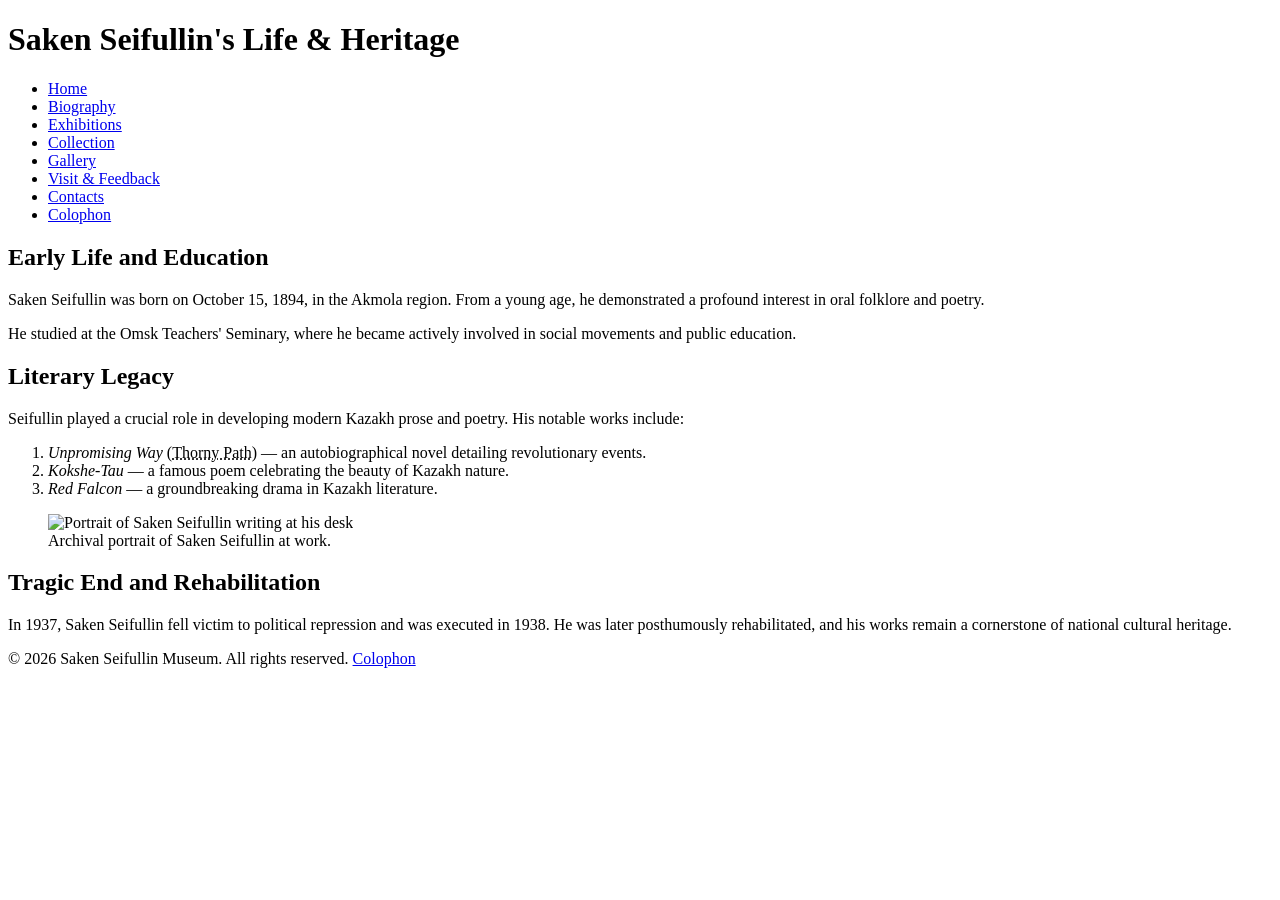
==== biography.html @ 9ab15a69 "Add files via upload" ====
<!DOCTYPE html>
<html lang="en">
<head>
  <meta charset="UTF-8">
  <meta name="viewport" content="width=device-width, initial-scale=1.0">
  <meta name="description" content="Read the biography of Saken Seifullin (1894-1938), pioneering poet, writer, and political figure of Kazakhstan. Author: Team Museum Project.">
  <title>Saken Seifullin - Biography</title>
</head>
<body>
  <header>
    <h1>Saken Seifullin's Life & Heritage</h1>
    <nav>
      <ul>
        <li><a href="index.html">Home</a></li>
        <li><a href="biography.html">Biography</a></li>
        <li><a href="exhibitions.html">Exhibitions</a></li>
        <li><a href="exhibits.html">Collection</a></li>
        <li><a href="gallery.html">Gallery</a></li>
        <li><a href="feedback.html">Visit & Feedback</a></li>
        <li><a href="contacts.html">Contacts</a></li>
        <li><a href="colophon.html">Colophon</a></li>
      </ul>
    </nav>
  </header>

  <main>
    <section>
      <h2>Early Life and Education</h2>
      <p>Saken Seifullin was born on <time datetime="1894-10-15">October 15, 1894</time>, in the Akmola region. From a young age, he demonstrated a profound interest in oral folklore and poetry.</p>
      <p>He studied at the Omsk Teachers' Seminary, where he became actively involved in social movements and public education.</p>
    </section>

    <section>
      <h2>Literary Legacy</h2>
      <p>Seifullin played a crucial role in developing modern Kazakh prose and poetry. His notable works include:</p>
      <ol>
        <li><cite>Unpromising Way</cite> (<abbr title="Kazakh Language">Thorny Path</abbr>) — an autobiographical novel detailing revolutionary events.</li>
        <li><cite>Kokshe-Tau</cite> — a famous poem celebrating the beauty of Kazakh nature.</li>
        <li><cite>Red Falcon</cite> — a groundbreaking drama in Kazakh literature.</li>
      </ol>
      <figure>
        <img src="Data/PresetImageFill1-25.jpg" alt="Portrait of Saken Seifullin writing at his desk">
        <figcaption>Archival portrait of Saken Seifullin at work.</figcaption>
      </figure>
    </section>

    <article>
      <h2>Tragic End and Rehabilitation</h2>
      <p>In <time datetime="1937">1937</time>, Saken Seifullin fell victim to political repression and was executed in <time datetime="1938">1938</time>. He was later posthumously rehabilitated, and his works remain a cornerstone of national cultural heritage.</p>
    </article>
  </main>

  <footer>
    <p>&copy; 2026 Saken Seifullin Museum. All rights reserved. <a href="colophon.html">Colophon</a></p>
  </footer>
</body>
</html>
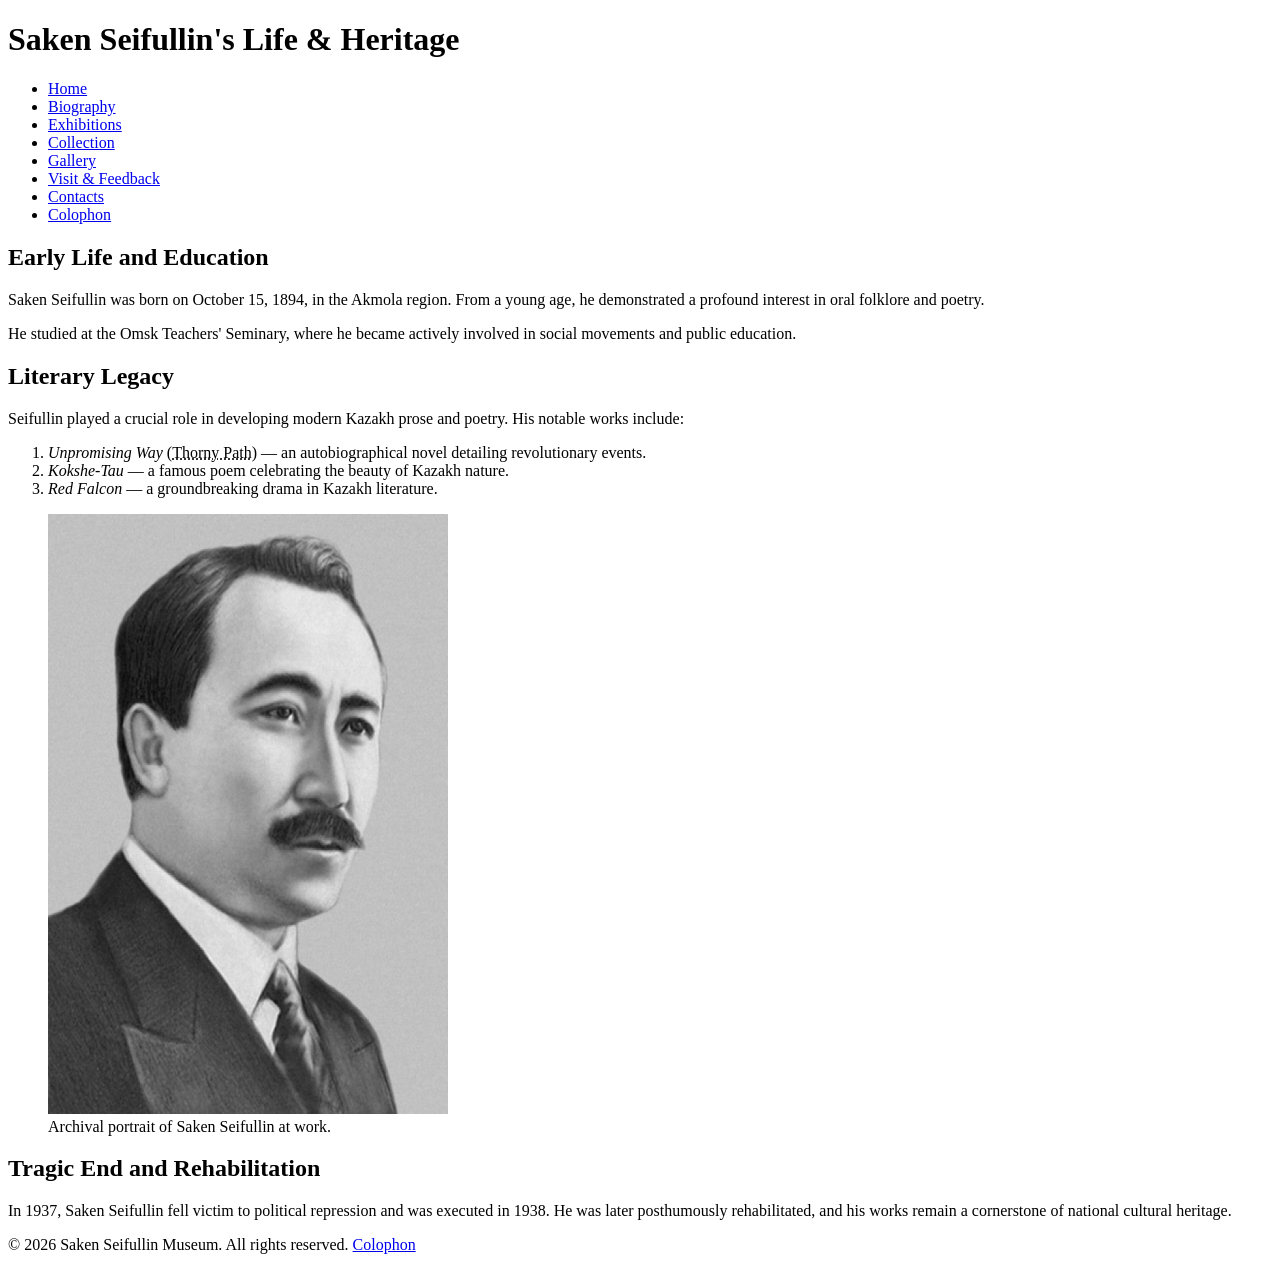
==== commit d22b30b9: "Add files via upload" ====
--- a/biography.html
+++ b/biography.html
@@ -39,7 +39,7 @@
         <li><cite>Red Falcon</cite> — a groundbreaking drama in Kazakh literature.</li>
       </ol>
       <figure>
-        <img src="Data/PresetImageFill1-25.jpg" alt="Portrait of Saken Seifullin writing at his desk">
+        <img src="./1200_0_c40514209ba0a907f2260b69e68df6a6.jpg" alt="Portrait of Saken Seifullin" width="400" height="600">
         <figcaption>Archival portrait of Saken Seifullin at work.</figcaption>
       </figure>
     </section>
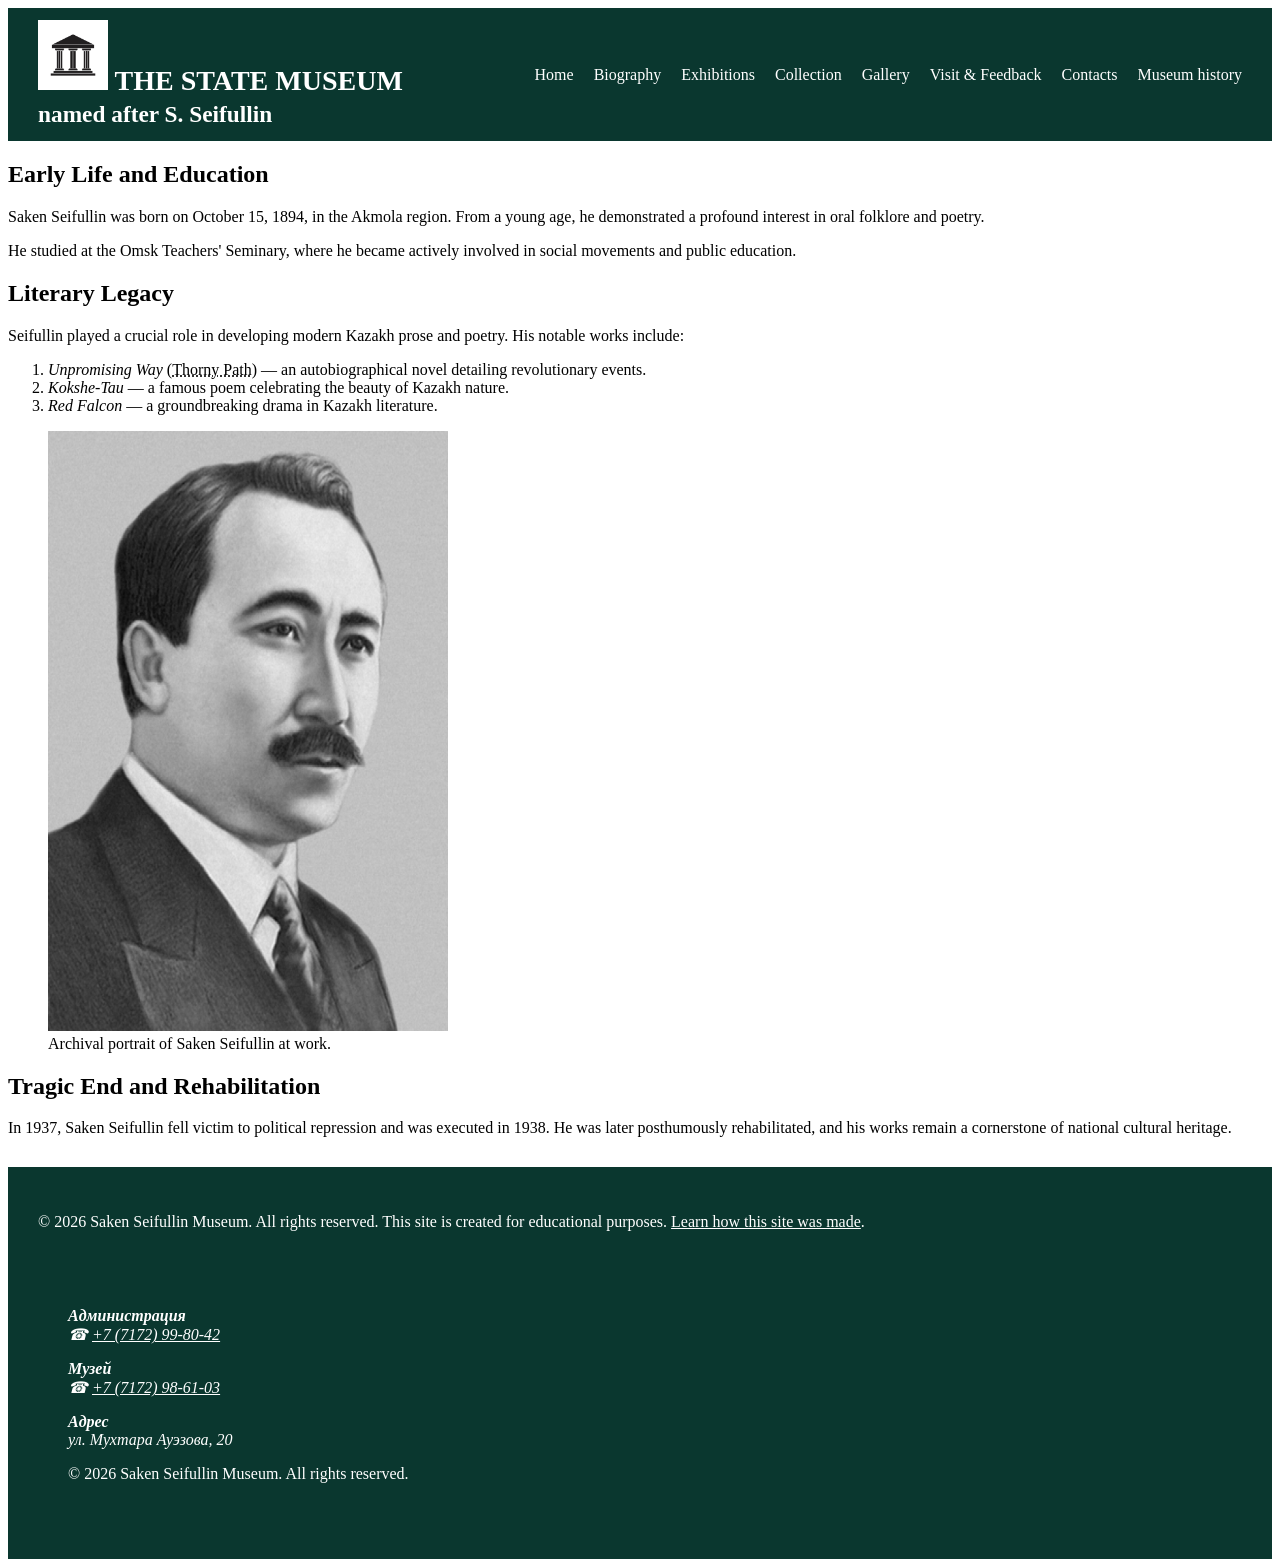
==== commit bbd1b088: "Add files via upload" ====
--- a/biography.html
+++ b/biography.html
@@ -5,10 +5,15 @@
   <meta name="viewport" content="width=device-width, initial-scale=1.0">
   <meta name="description" content="Read the biography of Saken Seifullin (1894-1938), pioneering poet, writer, and political figure of Kazakhstan. Author: Team Museum Project.">
   <title>Saken Seifullin - Biography</title>
+  <link rel="stylesheet" href="css/base.css">
 </head>
 <body>
   <header>
-    <h1>Saken Seifullin's Life & Heritage</h1>
+    <h1>
+    <img src="logo museum.jpg" alt="Museum logo">
+    THE STATE MUSEUM <br>
+    <small>named after S. Seifullin</small>
+</h1>
     <nav>
       <ul>
         <li><a href="index.html">Home</a></li>
@@ -18,7 +23,7 @@
         <li><a href="gallery.html">Gallery</a></li>
         <li><a href="feedback.html">Visit & Feedback</a></li>
         <li><a href="contacts.html">Contacts</a></li>
-        <li><a href="colophon.html">Colophon</a></li>
+        <li><a href="Museum history.html">Museum history</a></li>
       </ul>
     </nav>
   </header>
@@ -49,9 +54,29 @@
       <p>In <time datetime="1937">1937</time>, Saken Seifullin fell victim to political repression and was executed in <time datetime="1938">1938</time>. He was later posthumously rehabilitated, and his works remain a cornerstone of national cultural heritage.</p>
     </article>
   </main>
+  <footer>
+    <p>&copy; 2026 Saken Seifullin Museum. All rights reserved. This site is created for educational purposes. <a href="colophon.html">Learn how this site was made</a>.</p>
+    <footer>
+    <address>
+        <p>
+            <strong>Администрация</strong><br>
+            &#9742;
+            <a href="tel:+77172998042">+7 (7172) 99-80-42</a>
+        </p>
 
-  <footer>
-    <p>&copy; 2026 Saken Seifullin Museum. All rights reserved. <a href="colophon.html">Colophon</a></p>
-  </footer>
+        <p>
+            <strong>Музей</strong><br>
+            &#9742;
+            <a href="tel:+77172986103">+7 (7172) 98-61-03</a>
+        </p>
+
+        <p>
+            <strong>Адрес</strong><br>
+            ул. Мухтара Ауэзова, 20
+        </p>
+    </address>
+
+    <p>&copy; 2026 Saken Seifullin Museum. All rights reserved.</p>
+</footer>
 </body>
 </html>
--- a/css/base.css
+++ b/css/base.css
@@ -0,0 +1,69 @@
+    nav ul {
+        display: flex;
+        justify-content: center;
+        align-items: center;
+        gap: 20px;
+        list-style: none;
+        margin: 0;
+        padding: 0;
+    }
+
+    nav a {
+        text-decoration: none;
+    }
+
+    header {
+        background-color:#0A372F;
+        color:white;
+        padding: 12px 30px;
+        display: flex;
+        align-items: center;
+        justify-content: space-between;
+        flex-wrap: nowrap;
+    }
+    header h1 {
+        font-size: 28px;
+        margin: 0;
+        white-space: nowrap;
+    }
+    
+    header a {
+        color: white;
+    }
+
+    header img {
+        width: 70px;
+        height: auto;
+    }
+
+    .exhibit-grid {
+        display: grid;
+        grid-template-columns: repeat(4, minmax(0, 1fr));
+        gap: 30px 20px;
+    }
+    .exhibit-card {
+        padding: 10px;
+        border: 1px solid #dddddd;
+        box-sizing: border-box;
+    }
+
+    .exhibit-grid img {
+        max-width: 100%;
+        width: 100%;
+        height: 190px;
+        object-fit: cover;
+    }
+    h1, h2, h3 {
+        font-family: Georgia, "Times New Roman", serif;
+    }
+
+    footer {
+        background-color: #0A372F ;
+        color: white;
+        padding: 30px;
+        margin-top: 30px;
+
+    }
+    footer a {
+        color:white;    
+    }
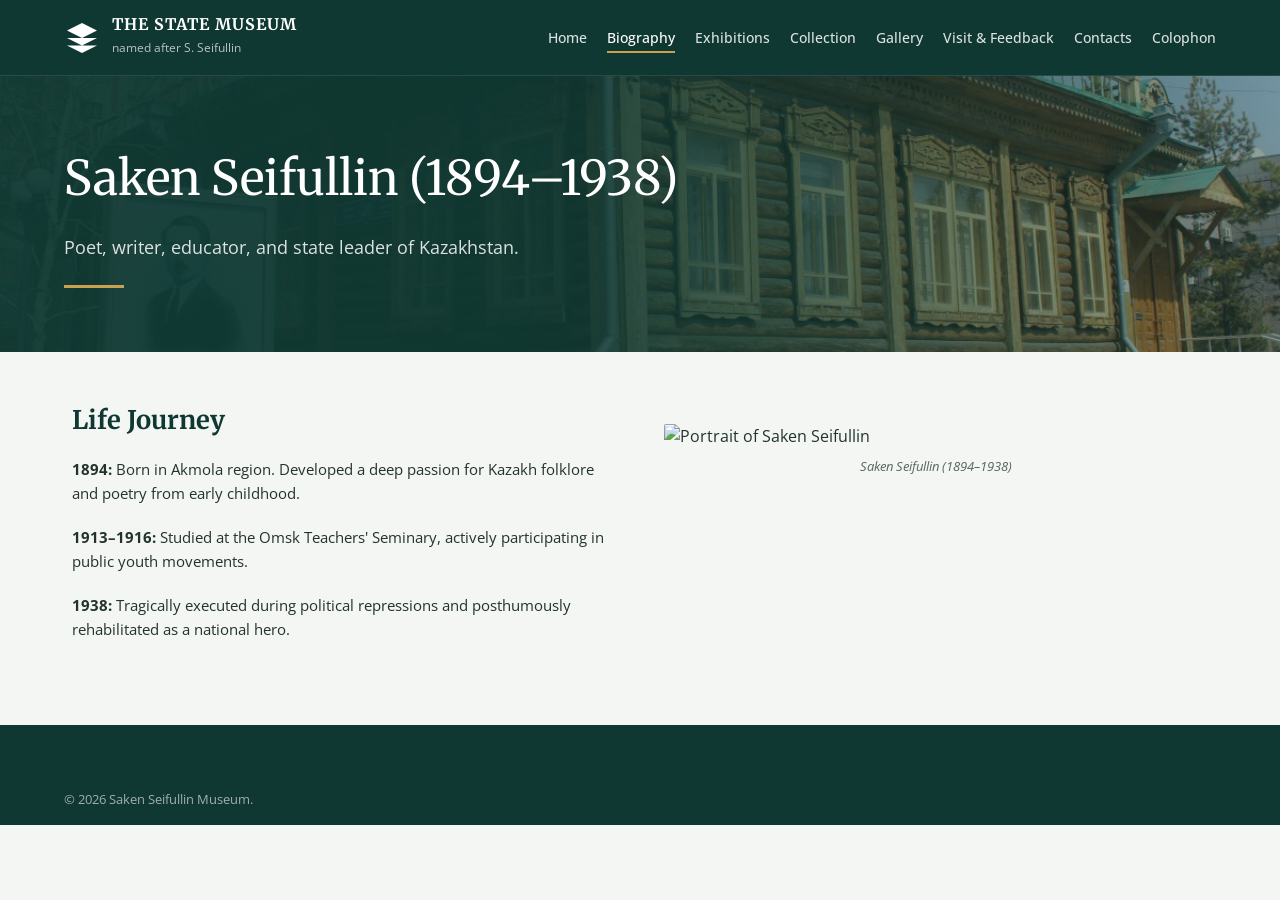
==== commit 35fbb906: "Add files via upload" ====
--- a/biography.html
+++ b/biography.html
@@ -3,80 +3,71 @@
 <head>
   <meta charset="UTF-8">
   <meta name="viewport" content="width=device-width, initial-scale=1.0">
-  <meta name="description" content="Read the biography of Saken Seifullin (1894-1938), pioneering poet, writer, and political figure of Kazakhstan. Author: Team Museum Project.">
-  <title>Saken Seifullin - Biography</title>
-  <link rel="stylesheet" href="css/base.css">
+  <title>Biography - Saken Seifullin Museum</title>
+  <link rel="stylesheet" href="style.css">
 </head>
-<body>
-  <header>
-    <h1>
-    <img src="logo museum.jpg" alt="Museum logo">
-    THE STATE MUSEUM <br>
-    <small>named after S. Seifullin</small>
-</h1>
-    <nav>
-      <ul>
-        <li><a href="index.html">Home</a></li>
-        <li><a href="biography.html">Biography</a></li>
-        <li><a href="exhibitions.html">Exhibitions</a></li>
-        <li><a href="exhibits.html">Collection</a></li>
-        <li><a href="gallery.html">Gallery</a></li>
-        <li><a href="feedback.html">Visit & Feedback</a></li>
-        <li><a href="contacts.html">Contacts</a></li>
-        <li><a href="Museum history.html">Museum history</a></li>
-      </ul>
-    </nav>
+<body id="page-biography">
+
+  <header class="site-header">
+    <div class="header-nav-container">
+      <div class="logo-group">
+        <svg class="logo-icon" viewBox="0 0 24 24"><path d="M12 2L2 7l10 5 10-5-10-5zM2 17l10 5 10-5M2 12l10 5 10-5"/></svg>
+        <div class="logo-text">
+          <h1>The State Museum</h1>
+          <span>named after S. Seifullin</span>
+        </div>
+      </div>
+      <nav class="main-nav">
+        <ul>
+          <li><a href="index.html">Home</a></li>
+          <li><a href="biography.html" class="active">Biography</a></li>
+          <li><a href="exhibitions.html">Exhibitions</a></li>
+          <li><a href="exhibits.html">Collection</a></li>
+          <li><a href="gallery.html">Gallery</a></li>
+          <li><a href="feedback.html">Visit & Feedback</a></li>
+          <li><a href="contacts.html">Contacts</a></li>
+          <li><a href="colophon.html">Colophon</a></li>
+        </ul>
+      </nav>
+    </div>
   </header>
 
-  <main>
-    <section>
-      <h2>Early Life and Education</h2>
-      <p>Saken Seifullin was born on <time datetime="1894-10-15">October 15, 1894</time>, in the Akmola region. From a young age, he demonstrated a profound interest in oral folklore and poetry.</p>
-      <p>He studied at the Omsk Teachers' Seminary, where he became actively involved in social movements and public education.</p>
-    </section>
+  <section class="hero-banner">
+    <div class="hero-content">
+      <h1 class="hero-title">Saken Seifullin (1894–1938)</h1>
+      <p class="hero-subtitle">Poet, writer, educator, and state leader of Kazakhstan.</p>
+      <div class="gold-divider"></div>
+    </div>
+  </section>
 
-    <section>
-      <h2>Literary Legacy</h2>
-      <p>Seifullin played a crucial role in developing modern Kazakh prose and poetry. His notable works include:</p>
-      <ol>
-        <li><cite>Unpromising Way</cite> (<abbr title="Kazakh Language">Thorny Path</abbr>) — an autobiographical novel detailing revolutionary events.</li>
-        <li><cite>Kokshe-Tau</cite> — a famous poem celebrating the beauty of Kazakh nature.</li>
-        <li><cite>Red Falcon</cite> — a groundbreaking drama in Kazakh literature.</li>
-      </ol>
-      <figure>
-        <img src="./1200_0_c40514209ba0a907f2260b69e68df6a6.jpg" alt="Portrait of Saken Seifullin" width="400" height="600">
-        <figcaption>Archival portrait of Saken Seifullin at work.</figcaption>
-      </figure>
-    </section>
+  <main class="container">
+    <div class="content-grid">
+      <div class="column">
+        <h2 class="section-title">Life Journey</h2>
+        <div class="text-block">
+          <p><strong>1894:</strong> Born in Akmola region. Developed a deep passion for Kazakh folklore and poetry from early childhood.</p>
+          <p><strong>1913–1916:</strong> Studied at the Omsk Teachers' Seminary, actively participating in public youth movements.</p>
+          <p><strong>1938:</strong> Tragically executed during political repressions and posthumously rehabilitated as a national hero.</p>
+        </div>
+      </div>
 
-    <article>
-      <h2>Tragic End and Rehabilitation</h2>
-      <p>In <time datetime="1937">1937</time>, Saken Seifullin fell victim to political repression and was executed in <time datetime="1938">1938</time>. He was later posthumously rehabilitated, and his works remain a cornerstone of national cultural heritage.</p>
-    </article>
+      <div class="column">
+        <figure class="image-card">
+          <img src="Data/PresetImageFill1-25.jpg" alt="Portrait of Saken Seifullin">
+          <figcaption class="image-caption">Saken Seifullin (1894–1938)</figcaption>
+        </figure>
+      </div>
+    </div>
   </main>
-  <footer>
-    <p>&copy; 2026 Saken Seifullin Museum. All rights reserved. This site is created for educational purposes. <a href="colophon.html">Learn how this site was made</a>.</p>
-    <footer>
-    <address>
-        <p>
-            <strong>Администрация</strong><br>
-            &#9742;
-            <a href="tel:+77172998042">+7 (7172) 99-80-42</a>
-        </p>
 
-        <p>
-            <strong>Музей</strong><br>
-            &#9742;
-            <a href="tel:+77172986103">+7 (7172) 98-61-03</a>
-        </p>
+  <footer class="site-footer">
+    <div class="footer-bottom">
+      <p>&copy; 2026 Saken Seifullin Museum.</p>
+    </div>
+  </footer>
 
-        <p>
-            <strong>Адрес</strong><br>
-            ул. Мухтара Ауэзова, 20
-        </p>
-    </address>
-
-    <p>&copy; 2026 Saken Seifullin Museum. All rights reserved.</p>
-</footer>
+  <script>
+    console.log("Biography page loaded.");
+  </script>
 </body>
 </html>
--- a/style.css
+++ b/style.css
@@ -0,0 +1,247 @@
+/* Google Fonts: Serif for Titles, Sans-Serif for Body */
+@import url('https://fonts.googleapis.com/css2?family=Merriweather:ital,wght@0,300;0,400;0,700;1,300&family=Open+Sans:wght@400;500;600&display=swap');
+
+:root {
+  --primary-dark: #0f3832;      /* Изумрудный цвет шапки и подвала */
+  --accent-gold: #c8a251;       /* Золотистые подчеркивания */
+  --bg-light: #f4f6f4;          /* Светлый фон страницы */
+  --card-bg: #e5ece8;           /* Фон акцентных карточек (Historical Importance) */
+  --text-dark: #22332d;         /* Темный цвет текста */
+  --text-muted: #556660;       /* Цвет подписей */
+  --white: #ffffff;
+}
+
+* {
+  box-sizing: border-box;
+  margin: 0;
+  padding: 0;
+}
+
+body {
+  font-family: 'Open Sans', sans-serif;
+  background-color: var(--bg-light);
+  color: var(--text-dark);
+  line-height: 1.6;
+}
+
+/* --- HEADER & NAVIGATION --- */
+.site-header {
+  background-color: var(--primary-dark);
+  color: var(--white);
+  padding: 1rem 4rem;
+  border-bottom: 1px solid rgba(255, 255, 255, 0.1);
+}
+
+.header-nav-container {
+  display: flex;
+  justify-content: space-between;
+  align-items: center;
+  max-width: 1200px;
+  margin: 0 auto;
+}
+
+.logo-group {
+  display: flex;
+  align-items: center;
+  gap: 12px;
+}
+
+.logo-icon {
+  width: 36px;
+  height: 36px;
+  fill: var(--white);
+}
+
+.logo-text h1 {
+  font-family: 'Merriweather', serif;
+  font-size: 1rem;
+  text-transform: uppercase;
+  letter-spacing: 1px;
+  line-height: 1.1;
+}
+
+.logo-text span {
+  font-size: 0.75rem;
+  color: rgba(255, 255, 255, 0.7);
+}
+
+.main-nav ul {
+  display: flex;
+  list-style: none;
+  gap: 20px;
+}
+
+.main-nav a {
+  color: rgba(255, 255, 255, 0.85);
+  text-decoration: none;
+  font-size: 0.88rem;
+  font-weight: 500;
+  transition: color 0.2s;
+}
+
+.main-nav a.active, 
+.main-nav a:hover {
+  color: var(--white);
+  border-bottom: 2px solid var(--accent-gold);
+  padding-bottom: 4px;
+}
+
+/* --- HERO BANNER (TOP SECTION WITH IMAGE) --- */
+.hero-banner {
+  background: linear-gradient(to right, rgba(15, 56, 50, 0.95) 40%, rgba(15, 56, 50, 0.4)), 
+              url('./astana-16-1.jpg') center/cover no-repeat;
+  color: var(--white);
+  padding: 4rem 4rem;
+}
+
+.hero-content {
+  max-width: 1200px;
+  margin: 0 auto;
+}
+
+.hero-title {
+  font-family: 'Merriweather', serif;
+  font-size: 3rem;
+  font-weight: 400;
+  margin-bottom: 1rem;
+}
+
+.hero-subtitle {
+  font-size: 1.1rem;
+  color: rgba(255, 255, 255, 0.85);
+  max-width: 500px;
+  margin-bottom: 1.5rem;
+}
+
+.gold-divider {
+  width: 60px;
+  height: 3px;
+  background-color: var(--accent-gold);
+}
+
+/* --- MAIN LAYOUT GRID --- */
+.container {
+  max-width: 1200px;
+  margin: 3rem auto;
+  padding: 0 2rem;
+}
+
+.content-grid {
+  display: grid;
+  grid-template-columns: 1fr 1fr;
+  gap: 3rem;
+}
+
+.section-title {
+  font-family: 'Merriweather', serif;
+  font-size: 1.6rem;
+  color: var(--primary-dark);
+  margin-bottom: 1rem;
+}
+
+.text-block p {
+  margin-bottom: 1.2rem;
+  color: var(--text-dark);
+  font-size: 0.95rem;
+}
+
+/* --- IMAGE CARDS WITH CAPTIONS --- */
+.image-card {
+  margin: 1.5rem 0;
+}
+
+.image-card img {
+  width: 100%;
+  height: auto;
+  display: block;
+  border-radius: 2px;
+}
+
+.image-caption {
+  font-size: 0.82rem;
+  font-style: italic;
+  color: var(--text-muted);
+  text-align: center;
+  margin-top: 6px;
+}
+
+/* --- ACCENT HIGHLIGHT CARD --- */
+.highlight-card {
+  background-color: var(--card-bg);
+  padding: 2rem;
+  border-radius: 4px;
+  display: flex;
+  gap: 1.5rem;
+  align-items: flex-start;
+  margin-top: 2rem;
+}
+
+.highlight-icon {
+  width: 48px;
+  height: 48px;
+  background-color: var(--primary-dark);
+  border-radius: 50%;
+  display: flex;
+  align-items: center;
+  justify-content: center;
+  flex-shrink: 0;
+}
+
+.highlight-icon svg {
+  width: 24px;
+  height: 24px;
+  fill: var(--white);
+}
+
+.highlight-content h3 {
+  font-family: 'Merriweather', serif;
+  font-size: 1.3rem;
+  color: var(--primary-dark);
+  margin-bottom: 0.5rem;
+}
+
+/* --- FOOTER --- */
+.site-footer {
+  background-color: var(--primary-dark);
+  color: var(--white);
+  padding: 2.5rem 4rem 1rem 4rem;
+  margin-top: 4rem;
+}
+
+.footer-top {
+  max-width: 1200px;
+  margin: 0 auto;
+  display: flex;
+  justify-content: space-between;
+  align-items: center;
+  padding-bottom: 2rem;
+  border-bottom: 1px solid rgba(255, 255, 255, 0.15);
+}
+
+.footer-contacts {
+  display: flex;
+  gap: 2rem;
+  font-size: 0.88rem;
+  color: rgba(255, 255, 255, 0.8);
+}
+
+.footer-bottom {
+  max-width: 1200px;
+  margin: 1.5rem auto 0 auto;
+  display: flex;
+  justify-content: space-between;
+  font-size: 0.8rem;
+  color: rgba(255, 255, 255, 0.6);
+}
+
+.footer-bottom a {
+  color: rgba(255, 255, 255, 0.6);
+  text-decoration: none;
+}
+
+/* Responsive design */
+@media (max-width: 900px) {
+  .content-grid { grid-template-columns: 1fr; }
+  .site-header, .hero-banner { padding: 1.5rem; }
+  .footer-top { flex-direction: column; gap: 1.5rem; align-items: flex-start; }
+}
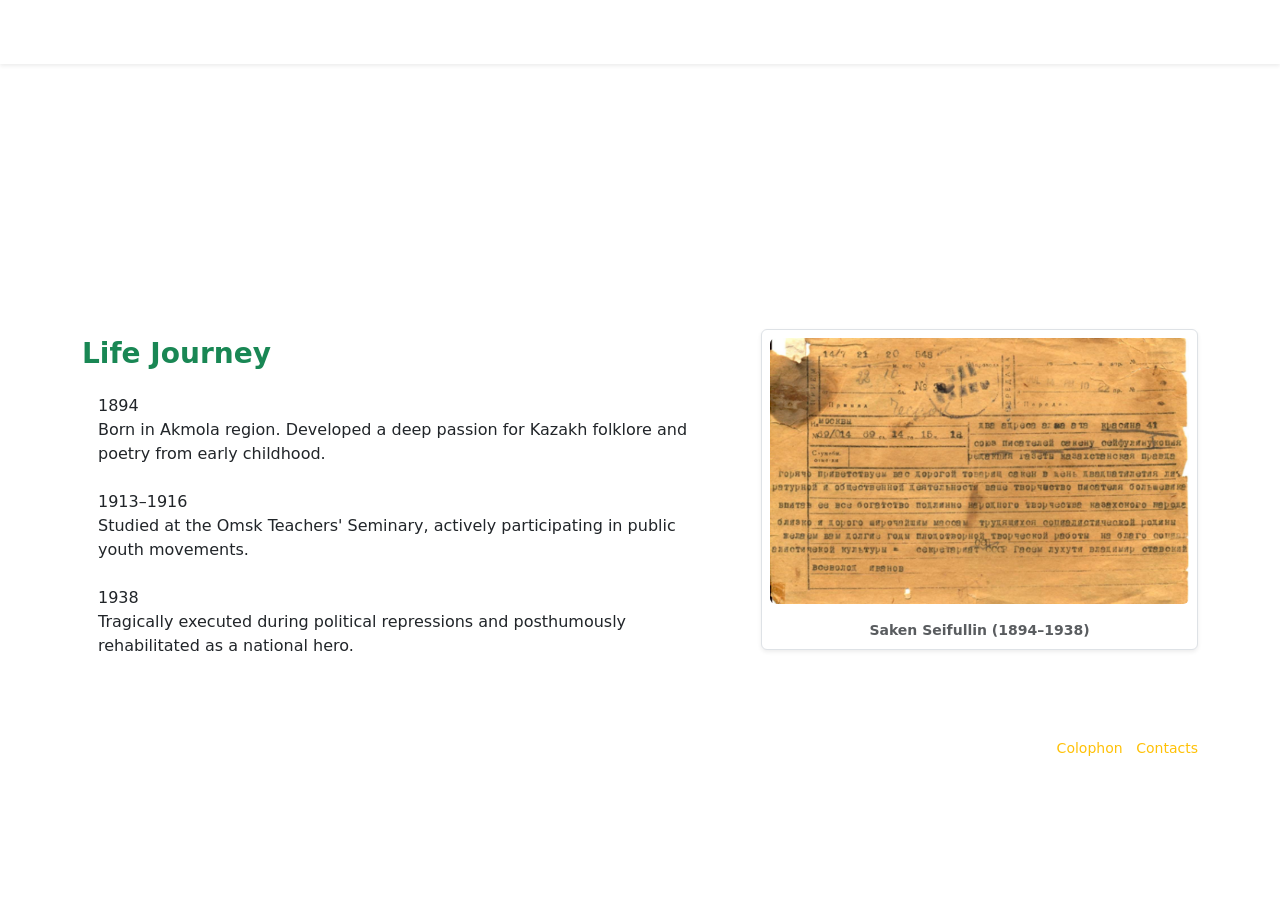
==== commit 5a7ceeb7: "Add files via upload" ====
--- a/biography.html
+++ b/biography.html
@@ -3,71 +3,101 @@
 <head>
   <meta charset="UTF-8">
   <meta name="viewport" content="width=device-width, initial-scale=1.0">
+  <meta name="description" content="Biography and timeline of Saken Seifullin. Author: Team Museum Project.">
+  <!-- Bootstrap 5.3.3 CSS CDN (Version: 5.3.3) -->
+  <link href="https://cdn.jsdelivr.net/npm/bootstrap@5.3.3/dist/css/bootstrap.min.css" rel="stylesheet">
+  <link rel="stylesheet" href="css/style1.css">
   <title>Biography - Saken Seifullin Museum</title>
-  <link rel="stylesheet" href="style.css">
 </head>
-<body id="page-biography">
+<body>
 
-  <header class="site-header">
-    <div class="header-nav-container">
-      <div class="logo-group">
-        <svg class="logo-icon" viewBox="0 0 24 24"><path d="M12 2L2 7l10 5 10-5-10-5zM2 17l10 5 10-5M2 12l10 5 10-5"/></svg>
-        <div class="logo-text">
-          <h1>The State Museum</h1>
-          <span>named after S. Seifullin</span>
+  <!-- Header -->
+  <header class="site-header text-white shadow-sm sticky-top">
+    <nav class="navbar navbar-expand-lg navbar-dark p-0">
+      <div class="container-fluid px-3 px-md-5">
+        <a class="navbar-brand d-flex align-items-center gap-3" href="index.html">
+          <svg class="logo-icon" viewBox="0 0 24 24" style="width: 36px; height: 36px; fill: #ffffff;"><path d="M12 2L2 7l10 5 10-5-10-5zM2 17l10 5 10-5M2 12l10 5 10-5"/></svg>
+          <div class="logo-text">
+            <h1 class="h6 mb-0 text-white text-uppercase tracking-wider">The State Museum</h1>
+            <small class="text-white-50 fs-7">named after S. Seifullin</small>
+          </div>
+        </a>
+
+        <button class="navbar-toggler" type="button" data-bs-toggle="collapse" data-bs-target="#mainNav" aria-controls="mainNav" aria-expanded="false" aria-label="Toggle navigation">
+          <span class="navbar-toggler-icon"></span>
+        </button>
+
+        <div class="collapse navbar-collapse justify-content-end" id="mainNav">
+          <ul class="navbar-nav gap-2 text-center text-lg-start">
+            <li class="nav-item"><a class="nav-link" href="index.html">Home</a></li>
+            <li class="nav-item"><a class="nav-link active" aria-current="page" href="biography.html">Biography</a></li>
+            <li class="nav-item"><a class="nav-link" href="exhibitions.html">Exhibitions</a></li>
+            <li class="nav-item"><a class="nav-link" href="exhibits.html">Collection</a></li>
+            <li class="nav-item"><a class="nav-link" href="gallery.html">Gallery</a></li>
+            <li class="nav-item"><a class="nav-link" href="feedback.html">Visit &amp; Feedback</a></li>
+            <li class="nav-item"><a class="nav-link" href="contacts.html">Contacts</a></li>
+            <li class="nav-item"><a class="nav-link" href="Museum history.html">Museum history</a></li>
+            <li class="nav-item"><a class="nav-link" href="poetry.html">Poetry Wall</a></li>
+          </ul>
         </div>
       </div>
-      <nav class="main-nav">
-        <ul>
-          <li><a href="index.html">Home</a></li>
-          <li><a href="biography.html" class="active">Biography</a></li>
-          <li><a href="exhibitions.html">Exhibitions</a></li>
-          <li><a href="exhibits.html">Collection</a></li>
-          <li><a href="gallery.html">Gallery</a></li>
-          <li><a href="feedback.html">Visit & Feedback</a></li>
-          <li><a href="contacts.html">Contacts</a></li>
-          <li><a href="colophon.html">Colophon</a></li>
-        </ul>
-      </nav>
-    </div>
+    </nav>
   </header>
 
-  <section class="hero-banner">
-    <div class="hero-content">
-      <h1 class="hero-title">Saken Seifullin (1894–1938)</h1>
-      <p class="hero-subtitle">Poet, writer, educator, and state leader of Kazakhstan.</p>
+  <!-- Hero Section -->
+  <section class="hero-banner py-5">
+    <div class="container">
+      <h1 class="display-4 text-white mb-2">Saken Seifullin (1894–1938)</h1>
+      <p class="lead text-white-50 mb-3">Poet, writer, educator, and state leader of Kazakhstan.</p>
       <div class="gold-divider"></div>
     </div>
   </section>
 
-  <main class="container">
-    <div class="content-grid">
-      <div class="column">
-        <h2 class="section-title">Life Journey</h2>
-        <div class="text-block">
-          <p><strong>1894:</strong> Born in Akmola region. Developed a deep passion for Kazakh folklore and poetry from early childhood.</p>
-          <p><strong>1913–1916:</strong> Studied at the Omsk Teachers' Seminary, actively participating in public youth movements.</p>
-          <p><strong>1938:</strong> Tragically executed during political repressions and posthumously rehabilitated as a national hero.</p>
+  <!-- Main Content Area -->
+  <main class="container my-5">
+    <div class="row g-5 align-items-center">
+      
+      <!-- Timeline Column -->
+      <div class="col-12 col-lg-7">
+        <h2 class="h3 fw-bold text-success mb-4">Life Journey</h2>
+        
+        <div class="timeline ps-3">
+          <div class="timeline-item mb-4">
+            <div class="timeline-year">1894</div>
+            <p class="mb-0">Born in Akmola region. Developed a deep passion for Kazakh folklore and poetry from early childhood.</p>
+          </div>
+          <div class="timeline-item mb-4">
+            <div class="timeline-year">1913–1916</div>
+            <p class="mb-0">Studied at the Omsk Teachers' Seminary, actively participating in public youth movements.</p>
+          </div>
+          <div class="timeline-item mb-0">
+            <div class="timeline-year">1938</div>
+            <p class="mb-0">Tragically executed during political repressions and posthumously rehabilitated as a national hero.</p>
+          </div>
         </div>
       </div>
 
-      <div class="column">
-        <figure class="image-card">
-          <img src="Data/PresetImageFill1-25.jpg" alt="Portrait of Saken Seifullin">
-          <figcaption class="image-caption">Saken Seifullin (1894–1938)</figcaption>
+      <!-- Photo Column -->
+      <div class="col-12 col-lg-5">
+        <figure class="figure border rounded p-2 bg-white shadow-sm w-100">
+          <img src="7th card.png" class="figure-img img-fluid rounded w-100 object-fit-cover" style="max-height: 400px;" alt="Portrait of Saken Seifullin">
+          <figcaption class="figure-caption text-center pt-2 fw-semibold">Saken Seifullin (1894–1938)</figcaption>
         </figure>
       </div>
+
     </div>
   </main>
 
-  <footer class="site-footer">
-    <div class="footer-bottom">
-      <p>&copy; 2026 Saken Seifullin Museum.</p>
+  <!-- Footer -->
+  <footer class="site-footer pt-4 pb-3 mt-auto">
+    <div class="container">
+      <div class="d-flex flex-wrap justify-content-between align-items-center small text-white-50">
+        <p class="mb-0">&copy; 2026 The State Museum named after S. Seifullin. All rights reserved.</p>
+        <div><a href="colophon.html" class="text-warning text-decoration-none">Colophon</a> / <a href="contacts.html" class="text-warning text-decoration-none">Contacts</a></div>
+      </div>
     </div>
   </footer>
 
-  <script>
-    console.log("Biography page loaded.");
-  </script>
+  <script src="https://cdn.jsdelivr.net/npm/bootstrap@5.3.3/dist/js/bootstrap.bundle.min.js"></script>
 </body>
 </html>
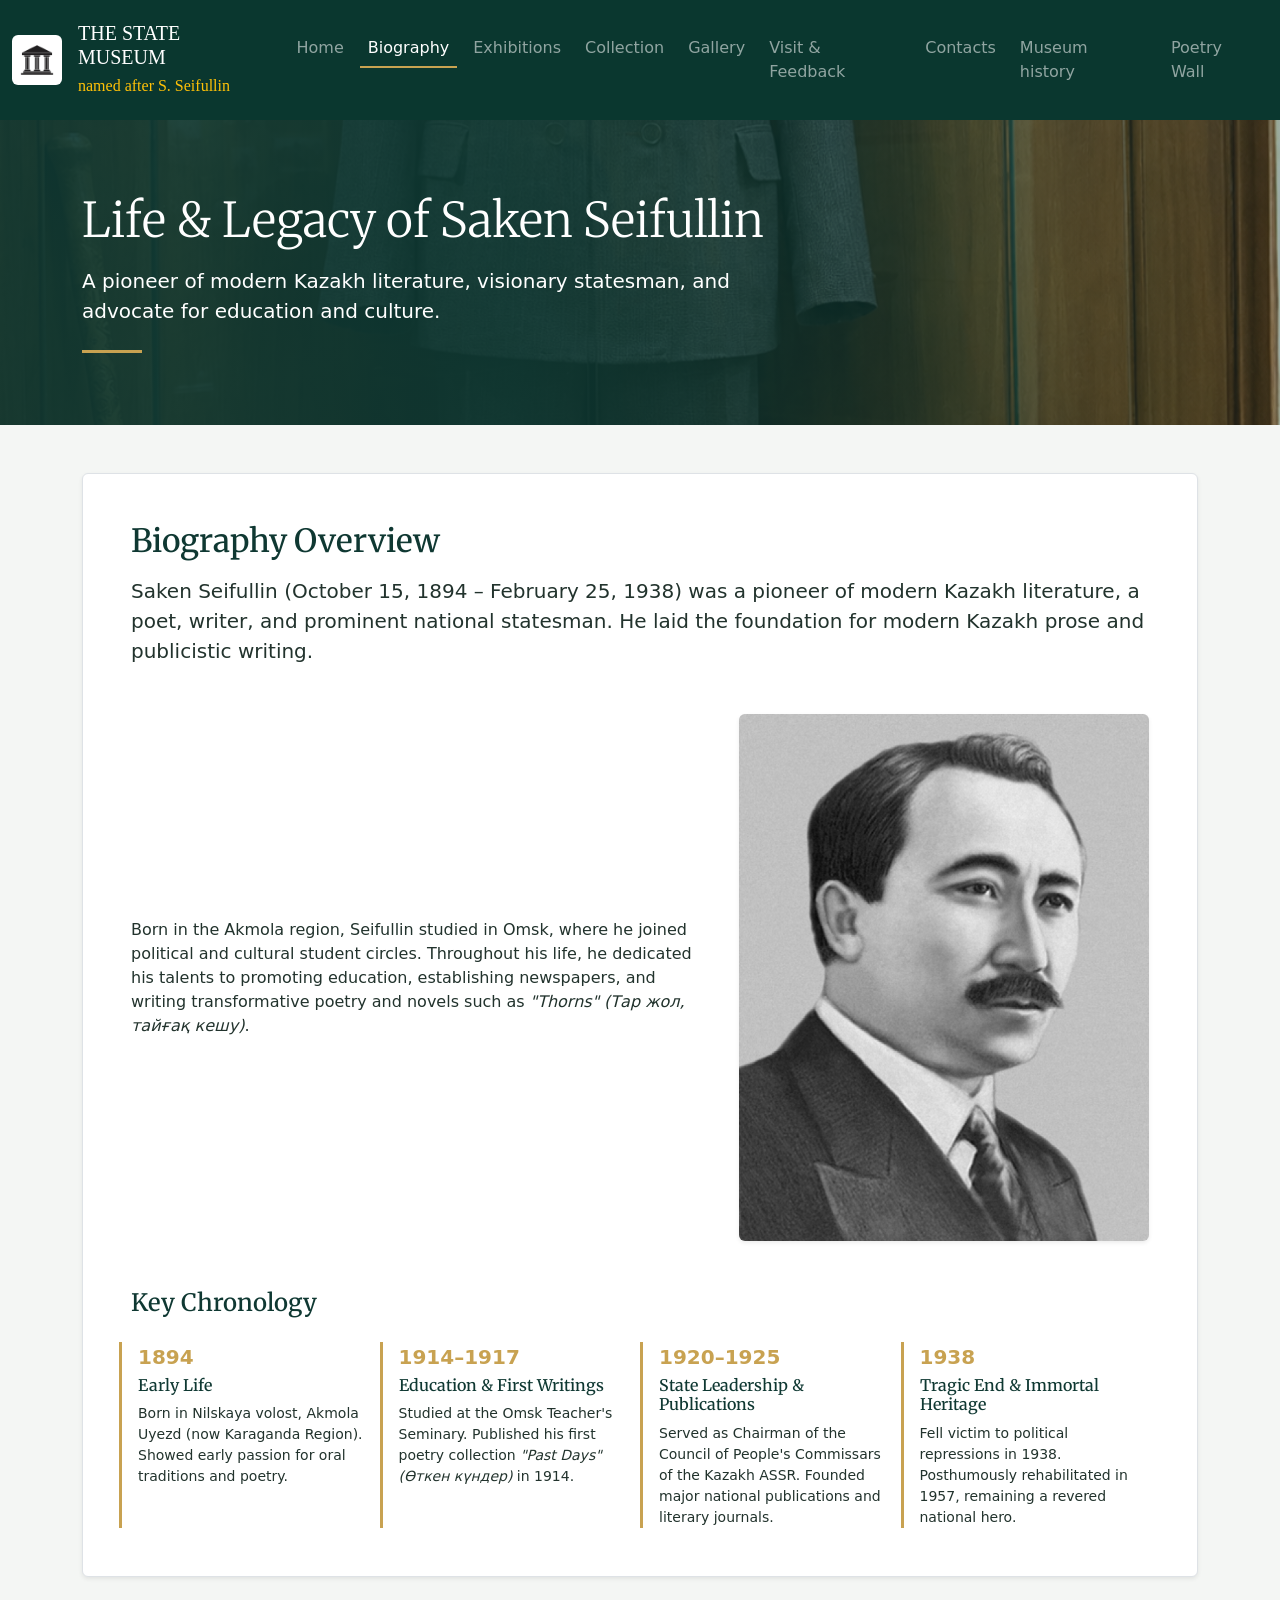
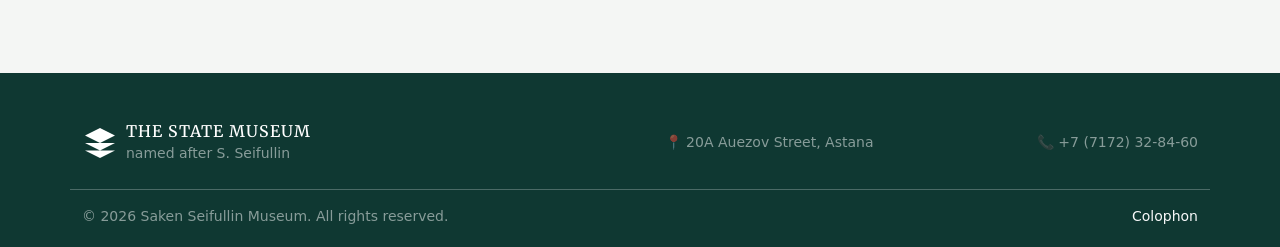
==== commit 2cb8307d: "midterm: finalize html freeze for all pages" ====
--- a/biography.html
+++ b/biography.html
@@ -1,40 +1,78 @@
-<!DOCTYPE html>
+
+<!-- <!DOCTYPE html>
 <html lang="en">
 <head>
   <meta charset="UTF-8">
   <meta name="viewport" content="width=device-width, initial-scale=1.0">
-  <meta name="description" content="Biography and timeline of Saken Seifullin. Author: Team Museum Project.">
-  <!-- Bootstrap 5.3.3 CSS CDN (Version: 5.3.3) -->
-  <link href="https://cdn.jsdelivr.net/npm/bootstrap@5.3.3/dist/css/bootstrap.min.css" rel="stylesheet">
-  <link rel="stylesheet" href="css/style1.css">
-  <title>Biography - Saken Seifullin Museum</title>
+  <title>Saken Seifullin - Biography</title>
+  <link rel="stylesheet" href="https://cdn.jsdelivr.net/npm/bootstrap@5.3.3/dist/css/bootstrap.min.css">
+  <link rel="stylesheet" href="./style1.css">
 </head>
 <body>
 
-  <!-- Header -->
-  <header class="site-header text-white shadow-sm sticky-top">
-    <nav class="navbar navbar-expand-lg navbar-dark p-0">
-      <div class="container-fluid px-3 px-md-5">
-        <a class="navbar-brand d-flex align-items-center gap-3" href="index.html">
-          <svg class="logo-icon" viewBox="0 0 24 24" style="width: 36px; height: 36px; fill: #ffffff;"><path d="M12 2L2 7l10 5 10-5-10-5zM2 17l10 5 10-5M2 12l10 5 10-5"/></svg>
-          <div class="logo-text">
-            <h1 class="h6 mb-0 text-white text-uppercase tracking-wider">The State Museum</h1>
-            <small class="text-white-50 fs-7">named after S. Seifullin</small>
-          </div>
+  <header class="site-header navbar navbar-expand-xl bg-primary sticky-top shadow-sm" data-bs-theme="dark">
+    <div class="container-fluid px-3 px-lg-5">
+      <div class="logo-group navbar-brand d-flex align-items-center gap-2">
+        <svg class="logo-icon flex-shrink-0" viewBox="0 0 24 24" aria-hidden="true"><path d="M12 2L2 7l10 5 10-5-10-5zM2 17l10 5 10-5M2 12l10 5 10-5"/></svg>
+        <div class="logo-text">
+          <h1 class="fs-6 text-uppercase mb-0 lh-sm">The State Museum</h1>
+          <span class="d-none d-sm-block small text-white-50">named after S. Seifullin</span>
+        </div>
+      </div>
+      <input type="checkbox" id="navToggle" class="nav-toggle-input visually-hidden">
+      <label for="navToggle" class="navbar-toggler">
+        <span class="navbar-toggler-icon"></span>
+        <span class="visually-hidden">Toggle navigation</span>
+      </label>
+      <nav class="main-nav collapse navbar-collapse" id="mainNav" aria-label="Main navigation">
+        <ul class="navbar-nav ms-auto gap-xl-2">
+          <li class="nav-item"><a href="index.html" class="nav-link">Home</a></li>
+          <li class="nav-item"><a href="biography.html" class="nav-link active" aria-current="page">Biography</a></li>
+          <li class="nav-item"><a href="exhibitions.html" class="nav-link">Exhibitions</a></li>
+          <li class="nav-item"><a href="exhibits.html" class="nav-link">Collection</a></li>
+          <li class="nav-item"><a href="gallery.html" class="nav-link">Gallery</a></li>
+          <li class="nav-item"><a href="feedback.html" class="nav-link">Visit &amp; Feedback</a></li>
+          <li class="nav-item"><a href="contacts.html" class="nav-link">Contacts</a></li>
+          <li class="nav-item"><a href="Museum%20history.html" class="nav-link">Museum history</a></li>
+        </ul>
+      </nav>
+    </div>
+  </header> -->
+  <!DOCTYPE html>
+<html lang="en">
+<head>
+  <meta charset="UTF-8">
+  <meta name="viewport" content="width=device-width, initial-scale=1.0">
+  <meta name="description" content="View the table of key artifacts and historical exhibits stored in the Saken Seifullin Museum. Author: Team Museum Project.">
+  <link href="https://cdn.jsdelivr.net/npm/bootstrap@5.3.3/dist/css/bootstrap.min.css" rel="stylesheet">
+  <link rel="stylesheet" href="css/base.css">
+  <link rel="stylesheet" href="./style1.css">
+  <title>Saken Seifullin - Biography</title>
+</head>
+<body class="d-flex flex-column min-vh-100">
+
+  <header class="bg-brand text-white shadow-sm">
+    <nav class="navbar navbar-expand-lg navbar-dark bg-brand py-3" id="main-navbar">
+      <div class="container-fluid">
+        <a class="navbar-brand d-flex align-items-center gap-3 text-wrap" href="index.html" id="brand-link">
+          <img src="logo museum.jpg" alt="Museum logo" class="rounded" style="width: 50px; height: auto;">
+          <span>
+            <strong class="d-block h5 mb-0">THE STATE MUSEUM</strong>
+            <small class="fs-6 text-warning">named after S. Seifullin</small>
+          </span>
         </a>
-
-        <button class="navbar-toggler" type="button" data-bs-toggle="collapse" data-bs-target="#mainNav" aria-controls="mainNav" aria-expanded="false" aria-label="Toggle navigation">
+        <button class="navbar-toggler" type="button" data-bs-toggle="collapse" data-bs-target="#navbarNav" aria-controls="navbarNav" aria-expanded="false" aria-label="Toggle navigation" id="navbar-toggler-btn">
           <span class="navbar-toggler-icon"></span>
         </button>
 
-        <div class="collapse navbar-collapse justify-content-end" id="mainNav">
+        <div class="collapse navbar-collapse justify-content-end" id="navbarNav">
           <ul class="navbar-nav gap-2 text-center text-lg-start">
             <li class="nav-item"><a class="nav-link" href="index.html">Home</a></li>
-            <li class="nav-item"><a class="nav-link active" aria-current="page" href="biography.html">Biography</a></li>
+            <li class="nav-item"><a class="nav-link active" href="biography.html">Biography</a></li>
             <li class="nav-item"><a class="nav-link" href="exhibitions.html">Exhibitions</a></li>
             <li class="nav-item"><a class="nav-link" href="exhibits.html">Collection</a></li>
             <li class="nav-item"><a class="nav-link" href="gallery.html">Gallery</a></li>
-            <li class="nav-item"><a class="nav-link" href="feedback.html">Visit &amp; Feedback</a></li>
+            <li class="nav-item"><a class="nav-link" href="feedback.html">Visit & Feedback</a></li>
             <li class="nav-item"><a class="nav-link" href="contacts.html">Contacts</a></li>
             <li class="nav-item"><a class="nav-link" href="Museum history.html">Museum history</a></li>
             <li class="nav-item"><a class="nav-link" href="poetry.html">Poetry Wall</a></li>
@@ -43,61 +81,83 @@
       </div>
     </nav>
   </header>
-
-  <!-- Hero Section -->
-  <section class="hero-banner py-5">
-    <div class="container">
-      <h1 class="display-4 text-white mb-2">Saken Seifullin (1894–1938)</h1>
-      <p class="lead text-white-50 mb-3">Poet, writer, educator, and state leader of Kazakhstan.</p>
-      <div class="gold-divider"></div>
+  <section class="hero-banner hero-bio position-relative text-white py-5">
+    <div class="hero-content container position-relative z-1 py-md-4">
+      <div class="row">
+        <div class="col-12 col-lg-8 text-center text-md-start">
+          <h1 class="hero-title display-5 mb-3">Life &amp; Legacy of Saken Seifullin</h1>
+          <p class="hero-subtitle lead mb-4">A pioneer of modern Kazakh literature, visionary statesman, and advocate for education and culture.</p>
+          <div class="gold-divider mx-auto mx-md-0"></div>
+        </div>
+      </div>
     </div>
   </section>
+  <main class="container my-5">
+    <article class="bio-article bg-white border rounded shadow-sm p-4 p-md-5">
+      <h2 class="text-primary mb-3">Biography Overview</h2>
+      <p class="lead">Saken Seifullin (October 15, 1894 – February 25, 1938) was a pioneer of modern Kazakh literature, a poet, writer, and prominent national statesman. He laid the foundation for modern Kazakh prose and publicistic writing.</p>
 
-  <!-- Main Content Area -->
-  <main class="container my-5">
-    <div class="row g-5 align-items-center">
-      
-      <!-- Timeline Column -->
-      <div class="col-12 col-lg-7">
-        <h2 class="h3 fw-bold text-success mb-4">Life Journey</h2>
-        
-        <div class="timeline ps-3">
-          <div class="timeline-item mb-4">
-            <div class="timeline-year">1894</div>
-            <p class="mb-0">Born in Akmola region. Developed a deep passion for Kazakh folklore and poetry from early childhood.</p>
+      <div class="row g-4 align-items-center my-4">
+        <div class="col-12 col-md-7">
+          <p class="mb-0">Born in the Akmola region, Seifullin studied in Omsk, where he joined political and cultural student circles. Throughout his life, he dedicated his talents to promoting education, establishing newspapers, and writing transformative poetry and novels such as <em>"Thorns" (Тар жол, тайғақ кешу)</em>.</p>
+        </div>
+        <div class="col-12 col-md-5">
+          <img src="./1200_0_c40514209ba0a907f2260b69e68df6a6.jpg" alt="Saken Seifullin Portrait" class="img-fluid w-100 rounded shadow-sm">
+        </div>
+      </div>
+
+      <h3 class="fs-4 text-primary mt-5 mb-4">Key Chronology</h3>
+      <div class="timeline row g-4">
+        <div class="timeline-item col-12 col-sm-6 col-xl-3 border-start border-3 border-gold ps-3">
+          <div class="text-gold fw-bold fs-5">1894</div>
+          <h4 class="fs-6 text-primary mt-1 mb-2">Early Life</h4>
+          <p class="small mb-0">Born in Nilskaya volost, Akmola Uyezd (now Karaganda Region). Showed early passion for oral traditions and poetry.</p>
+        </div>
+
+        <div class="timeline-item col-12 col-sm-6 col-xl-3 border-start border-3 border-gold ps-3">
+          <div class="text-gold fw-bold fs-5">1914–1917</div>
+          <h4 class="fs-6 text-primary mt-1 mb-2">Education &amp; First Writings</h4>
+          <p class="small mb-0">Studied at the Omsk Teacher's Seminary. Published his first poetry collection <em>"Past Days" (Өткен күндер)</em> in 1914.</p>
+        </div>
+
+        <div class="timeline-item col-12 col-sm-6 col-xl-3 border-start border-3 border-gold ps-3">
+          <div class="text-gold fw-bold fs-5">1920–1925</div>
+          <h4 class="fs-6 text-primary mt-1 mb-2">State Leadership &amp; Publications</h4>
+          <p class="small mb-0">Served as Chairman of the Council of People's Commissars of the Kazakh ASSR. Founded major national publications and literary journals.</p>
+        </div>
+
+        <div class="timeline-item col-12 col-sm-6 col-xl-3 border-start border-3 border-gold ps-3">
+          <div class="text-gold fw-bold fs-5">1938</div>
+          <h4 class="fs-6 text-primary mt-1 mb-2">Tragic End &amp; Immortal Heritage</h4>
+          <p class="small mb-0">Fell victim to political repressions in 1938. Posthumously rehabilitated in 1957, remaining a revered national hero.</p>
+        </div>
+      </div>
+    </article>
+  </main>
+
+  <footer class="site-footer bg-primary text-white mt-5 pt-5 pb-3">
+    <div class="container">
+      <div class="footer-top row g-4 align-items-center pb-4 border-bottom border-white border-opacity-25">
+        <div class="logo-group col-12 col-md-5 d-flex align-items-center gap-2">
+          <svg class="logo-icon flex-shrink-0" viewBox="0 0 24 24" aria-hidden="true"><path d="M12 2L2 7l10 5 10-5-10-5zM2 17l10 5 10-5M2 12l10 5 10-5"/></svg>
+          <div class="logo-text">
+            <h1 class="fs-6 text-uppercase mb-0 lh-sm">The State Museum</h1>
+            <span class="small text-white-50">named after S. Seifullin</span>
           </div>
-          <div class="timeline-item mb-4">
-            <div class="timeline-year">1913–1916</div>
-            <p class="mb-0">Studied at the Omsk Teachers' Seminary, actively participating in public youth movements.</p>
-          </div>
-          <div class="timeline-item mb-0">
-            <div class="timeline-year">1938</div>
-            <p class="mb-0">Tragically executed during political repressions and posthumously rehabilitated as a national hero.</p>
+        </div>
+        <div class="footer-contacts col-12 col-md-7">
+          <div class="row g-2 small text-white-50">
+            <div class="col-12 col-sm-6 text-md-end">📍 20A Auezov Street, Astana</div>
+            <div class="col-12 col-sm-6 text-md-end">📞 +7 (7172) 32-84-60</div>
           </div>
         </div>
       </div>
-
-      <!-- Photo Column -->
-      <div class="col-12 col-lg-5">
-        <figure class="figure border rounded p-2 bg-white shadow-sm w-100">
-          <img src="7th card.png" class="figure-img img-fluid rounded w-100 object-fit-cover" style="max-height: 400px;" alt="Portrait of Saken Seifullin">
-          <figcaption class="figure-caption text-center pt-2 fw-semibold">Saken Seifullin (1894–1938)</figcaption>
-        </figure>
-      </div>
-
-    </div>
-  </main>
-
-  <!-- Footer -->
-  <footer class="site-footer pt-4 pb-3 mt-auto">
-    <div class="container">
-      <div class="d-flex flex-wrap justify-content-between align-items-center small text-white-50">
-        <p class="mb-0">&copy; 2026 The State Museum named after S. Seifullin. All rights reserved.</p>
-        <div><a href="colophon.html" class="text-warning text-decoration-none">Colophon</a> / <a href="contacts.html" class="text-warning text-decoration-none">Contacts</a></div>
+      <div class="footer-bottom row pt-3 small text-white-50">
+        <p class="col-12 col-md-6 mb-1 text-center text-md-start">&copy; 2026 Saken Seifullin Museum. All rights reserved.</p>
+        <p class="col-12 col-md-6 mb-0 text-center text-md-end"><a href="colophon.html" class="link-light link-underline-opacity-0">Colophon</a></p>
       </div>
     </div>
   </footer>
 
-  <script src="https://cdn.jsdelivr.net/npm/bootstrap@5.3.3/dist/js/bootstrap.bundle.min.js"></script>
 </body>
 </html>
--- a/style1.css
+++ b/style1.css
@@ -0,0 +1,805 @@
+
+/* @import url('https://fonts.googleapis.com/css2?family=Merriweather:ital,wght@0,300;0,400;0,700;1,300&family=Open+Sans:wght@400;500;600;700&display=swap');
+
+:root {
+  --primary-dark: #0f3832;
+  --accent-gold: #c8a251;
+  --accent-gold-hover: #b08d3e;
+  --bg-light: #f4f6f4;
+  --card-bg: #ffffff;
+  --card-border: #e2e8e5;
+  --text-dark: #22332d;
+  --text-muted: #556660;
+  --white: #ffffff;
+}
+
+* {
+  box-sizing: border-box;
+  margin: 0;
+  padding: 0;
+}
+
+body {
+  font-family: 'Open Sans', sans-serif;
+  background-color: var(--bg-light);
+  color: var(--text-dark);
+  line-height: 1.6;
+}
+
+.site-header {
+  background-color: var(--primary-dark);
+  color: var(--white);
+  padding: 1rem 3rem;
+  border-bottom: 1px solid rgba(255, 255, 255, 0.1);
+  position: sticky;
+  top: 0;
+  z-index: 1000;
+}
+
+.header-container {
+  max-width: 1200px;
+  margin: 0 auto;
+  display: flex;
+  justify-content: space-between;
+  align-items: center;
+}
+
+.logo-group {
+  display: flex;
+  align-items: center;
+  gap: 12px;
+}
+
+.logo-icon {
+  width: 36px;
+  height: 36px;
+  min-width: 36px;
+  fill: var(--white);
+}
+
+.logo-text h1 {
+  font-family: 'Merriweather', serif;
+  font-size: 0.95rem;
+  text-transform: uppercase;
+  letter-spacing: 1px;
+  line-height: 1.1;
+  color: var(--white);
+}
+
+.logo-text span {
+  font-size: 0.75rem;
+  color: rgba(255, 255, 255, 0.7);
+}
+
+.main-nav ul {
+  display: flex;
+  align-items: center;
+  gap: 18px;
+  list-style: none;
+}
+
+.nav-link {
+  color: rgba(255, 255, 255, 0.85);
+  text-decoration: none;
+  font-size: 0.88rem;
+  font-weight: 500;
+  transition: color 0.2s, border-color 0.2s;
+  padding-bottom: 4px;
+}
+
+.nav-link:hover, .nav-link.active {
+  color: var(--white);
+  border-bottom: 2px solid var(--accent-gold);
+}
+
+
+.hero-banner {
+  color: var(--white);
+  padding: 4rem 3rem;
+  background-size: cover;
+  background-position: center;
+  position: relative;
+}
+
+.hero-banner::before {
+  content: '';
+  position: absolute;
+  top: 0; left: 0; right: 0; bottom: 0;
+  background: linear-gradient(to right, rgba(15, 56, 50, 0.92) 40%, rgba(15, 56, 50, 0.4));
+  z-index: 1;
+}
+
+.hero-content {
+  position: relative;
+  z-index: 2;
+  max-width: 1200px;
+  margin: 0 auto;
+}
+
+.hero-title {
+  font-family: 'Merriweather', serif;
+  font-size: 2.5rem;
+  font-weight: 400;
+  margin-bottom: 0.8rem;
+  color: var(--white);
+}
+
+.hero-subtitle {
+  font-size: 1.05rem;
+  color: rgba(255, 255, 255, 0.9);
+  max-width: 650px;
+  margin-bottom: 1.2rem;
+}
+
+.gold-divider {
+  width: 60px;
+  height: 3px;
+  background-color: var(--accent-gold);
+}
+.container {
+  max-width: 1200px;
+  margin: 2.5rem auto;
+  padding: 0 2rem;
+}
+
+.section-title {
+  font-family: 'Merriweather', serif;
+  font-size: 1.75rem;
+  color: var(--primary-dark);
+  /*margin-bottom: 1.2rem;
+
+.btn-primary {
+  display: inline-block;
+  background-color: var(--accent-gold);
+  color: var(--primary-dark);
+  font-weight: 600;
+  padding: 10px 20px;
+  border-radius: 4px;
+  text-decoration: none;
+  transition: background-color 0.2s;
+  margin-top: 1rem;
+}
+
+.btn-primary:hover {
+  background-color: var(--accent-gold-hover);
+}
+
+.intro-grid {
+  width: 100%;
+  height: 350px;
+  display: grid;
+  grid-template-columns: 1fr 1fr;
+  gap: 2.5rem;
+  align-items: center;
+  margin-bottom: 3rem;
+}
+
+.div1{
+  display: flex;
+   object-fit: cover;
+  flex-direction: column;
+  gap: 1rem;
+   box-shadow: 0 4px 12px rgba(0,0,0,0.1);
+}
+.featured-img{
+   display: flex;
+    object-fit: cover;
+   flex-direction: column;
+    width: 100%;
+    
+
+}
+
+  /*width: 100%;
+  height: 350px;
+  object-fit: cover;
+  border-radius: 6px;
+  box-shadow: 0 4px 12px rgba(0,0,0,0.1);
+
+
+.cards-grid {
+  display: grid;
+  grid-template-columns: repeat(auto-fit, minmax(280px, 1fr));
+  gap: 1.8rem;
+  margin-top: 1.5rem;
+}
+
+.info-card {
+  background-color: var(--card-bg);
+  border: 1px solid var(--card-border);
+  border-radius: 6px;
+  overflow: hidden;
+  box-shadow: 0 2px 6px rgba(0,0,0,0.03);
+  transition: transform 0.2s, box-shadow 0.2s;
+}
+
+.info-card:hover {
+  transform: translateY(-4px);
+  box-shadow: 0 8px 18px rgba(0,0,0,0.08);
+}
+
+.card-img {
+  width: 100%;
+  height: 200px;
+  object-fit: cover;
+}
+
+.card-body {
+  padding: 1.2rem;
+}
+
+.card-title {
+  font-family: 'Merriweather', serif;
+  font-size: 1.1rem;
+  color: var(--primary-dark);
+  margin-bottom: 0.5rem;
+}
+
+.card-text {
+  font-size: 0.9rem;
+  color: var(--text-muted);
+}
+
+.bio-article {
+  background-color: var(--card-bg);
+  padding: 2.5rem;
+  border-radius: 6px;
+  border: 1px solid var(--card-border);
+}
+
+.timeline {
+  border-left: 3px solid var(--accent-gold);
+  padding-left: 1.5rem;
+  margin: 2rem 0;
+}
+
+.timeline-item {
+  margin-bottom: 1.8rem;
+  position: relative;
+}
+
+.timeline-year {
+  font-family: 'Merriweather', serif;
+  font-weight: 700;
+  color: var(--accent-gold);
+  font-size: 1.1rem;
+}
+
+.timeline-title {
+  font-family: 'Merriweather', serif;
+  color: var(--primary-dark);
+  font-size: 1.15rem;
+  margin: 0.2rem 0;
+}
+
+.badge-status {
+  display: inline-block;
+  font-size: 0.75rem;
+  font-weight: 700;
+  text-transform: uppercase;
+  padding: 4px 8px;
+  border-radius: 4px;
+  margin-bottom: 0.5rem;
+}
+
+.badge-permanent { background-color: #e3f2fd; color: #0d47a1; }
+.badge-temporary { background-color: #fff3e0; color: #e65100; }
+
+.site-footer {
+  background-color: var(--primary-dark);
+  color: var(--white);
+  padding: 2.5rem 3rem 1.2rem 3rem;
+  margin-top: 4rem;
+}
+
+.footer-top {
+  max-width: 1200px;
+  margin: 0 auto;
+  display: flex;
+  justify-content: space-between;
+  align-items: center;
+  padding-bottom: 1.5rem;
+  border-bottom: 1px solid rgba(255, 255, 255, 0.15);
+}
+
+.footer-contacts {
+  display: flex;
+  gap: 2rem;
+  font-size: 0.85rem;
+  color: rgba(255, 255, 255, 0.8);
+}
+
+.footer-bottom {
+  max-width: 1200px;
+  margin: 1.2rem auto 0 auto;
+  display: flex;
+  justify-content: space-between;
+  font-size: 0.8rem;
+  color: rgba(255, 255, 255, 0.6);
+}
+
+.footer-bottom a {
+  color: rgba(255, 255, 255, 0.6);
+  text-decoration: none;
+}
+
+@media (max-width: 850px) {
+  .intro-grid { grid-template-columns: 1fr; }
+  .header-container { flex-direction: column; gap: 15px; }
+  .main-nav ul { flex-wrap: wrap; justify-content: center; gap: 10px; }
+  .footer-top { flex-direction: column; gap: 15px; align-items: flex-start; }
+} 
+*/
+/* @import url('https://fonts.googleapis.com/css2?family=Merriweather:ital,wght@0,300;0,400;0,700;1,300&family=Open+Sans:wght@400;500;600;700&display=swap');
+
+:root {
+  --primary-dark: #0f3832;
+  --accent-gold: #c8a251;
+  --accent-gold-hover: #b08d3e;
+  --bg-light: #f4f6f4;
+  --card-bg: #ffffff;
+  --card-border: #e2e8e5;
+  --text-dark: #22332d;
+  --text-muted: #556660;
+  --white: #ffffff;
+
+  --font-serif: 'Merriweather', serif;
+  --font-sans: 'Open Sans', sans-serif;
+  --page-width: 1200px;
+  --radius: 6px;
+}
+
+* {
+  box-sizing: border-box;
+  margin: 0;
+  padding: 0;
+}
+
+body {
+  font-family: var(--font-sans);
+  background-color: var(--bg-light);
+  color: var(--text-dark);
+  line-height: 1.6;
+}
+
+
+.site-header {
+  background-color: var(--primary-dark);
+  color: var(--white);
+  padding: 1rem 3rem;
+  border-bottom: 1px solid rgba(255, 255, 255, 0.1);
+  position: sticky;
+  top: 0;
+  z-index: 1000;
+}
+
+.header-container {
+  max-width: var(--page-width);
+  margin: 0 auto;
+  display: flex;
+  justify-content: space-between;
+  align-items: center;
+}
+.logo-group {
+  display: flex;
+  align-items: center;
+  gap: 12px;
+}
+
+.logo-icon {
+  width: 36px;
+  height: 36px;
+  min-width: 36px;
+  fill: var(--white);
+}
+
+.logo-text h1 {
+  font-family: var(--font-serif);
+  font-size: 0.95rem;
+  text-transform: uppercase;
+  letter-spacing: 1px;
+  line-height: 1.1;
+  color: var(--white);
+}
+
+.logo-text span {
+  font-size: 0.75rem;
+  color: rgba(255, 255, 255, 0.7);
+}
+
+.main-nav ul {
+  display: flex;
+  align-items: center;
+  gap: 18px;
+  list-style: none;
+}
+
+.nav-link {
+  color: rgba(255, 255, 255, 0.85);
+  text-decoration: none;
+  font-size: 0.88rem;
+  font-weight: 500;
+  padding-bottom: 4px;
+  transition: color 0.2s, border-color 0.2s;
+}
+
+.nav-link:hover,
+.nav-link.active {
+  color: var(--white);
+  border-bottom: 2px solid var(--accent-gold);
+}
+
+
+.hero-banner {
+  position: relative;
+  color: var(--white);
+  padding: 4rem 3rem;
+  background-size: cover;
+  background-position: center;
+}
+
+
+.hero-banner::before {
+  content: '';
+  position: absolute;
+  inset: 0;
+  background: linear-gradient(to right, rgba(15, 56, 50, 0.92) 40%, rgba(15, 56, 50, 0.4));
+  z-index: 1;
+}
+
+
+.hero-home        { background-image: url('astana-16-1.jpg'); }
+.hero-bio         { background-image: url('Saken s suit.png'); }
+.hero-exhibitions { background-image: url('Museum inner view.jpeg'); }
+
+.hero-content {
+  position: relative;
+  z-index: 2;
+  max-width: var(--page-width);
+  margin: 0 auto;
+}
+
+.hero-title {
+  font-family: var(--font-serif);
+  font-size: 2.5rem;
+  font-weight: 400;
+  margin-bottom: 0.8rem;
+  color: var(--white);
+}
+
+.hero-subtitle {
+  font-size: 1.05rem;
+  color: rgba(255, 255, 255, 0.9);
+  max-width: 650px;
+  margin-bottom: 1.2rem;
+}
+
+.gold-divider {
+  width: 60px;
+  height: 3px;
+  background-color: var(--accent-gold);
+}
+
+.container {
+  max-width: var(--page-width);
+  margin: 2.5rem auto;
+  padding: 0 2rem;
+}
+
+.section-title {
+  font-family: var(--font-serif);
+  font-size: 1.75rem;
+  color: var(--primary-dark);
+}
+
+
+.subsection-title {
+  font-size: 1.35rem;
+}
+
+
+.section-title--spaced {
+  margin-top: 3.5rem;
+}
+
+
+.btn-primary {
+  display: inline-block;
+  background-color: var(--accent-gold);
+  color: var(--primary-dark);
+  font-weight: 600;
+  padding: 10px 20px;
+  border-radius: 4px;
+  text-decoration: none;
+  margin-top: 1rem;
+  transition: background-color 0.2s;
+}
+
+.btn-primary:hover {
+  background-color: var(--accent-gold-hover);
+}
+
+
+.intro-grid {
+  display: grid;
+  grid-template-columns: 1fr 1fr;
+  gap: 2.5rem;
+  align-items: center;
+  margin-bottom: 3rem;
+}
+
+
+.intro-grid--compact {
+  margin: 2rem 0;
+}
+
+.intro-text {
+  display: flex;
+  flex-direction: column;
+  gap: 1rem;
+  box-shadow: 0 4px 12px rgba(0, 0, 0, 0.1);
+}
+
+.featured-img {
+  display: block;
+  width: 100%;
+  height: 350px;
+  object-fit: cover;
+}
+
+.cards-grid {
+  display: grid;
+  grid-template-columns: repeat(auto-fit, minmax(280px, 1fr));
+  gap: 1.8rem;
+  margin-top: 1.5rem;
+}
+
+.info-card {
+  background-color: var(--card-bg);
+  border: 1px solid var(--card-border);
+  border-radius: var(--radius);
+  overflow: hidden;
+  box-shadow: 0 2px 6px rgba(0, 0, 0, 0.03);
+  transition: transform 0.2s, box-shadow 0.2s;
+}
+
+.info-card:hover {
+  transform: translateY(-4px);
+  box-shadow: 0 8px 18px rgba(0, 0, 0, 0.08);
+}
+
+.card-img {
+  display: block;
+  width: 100%;
+  height: 200px;
+  object-fit: cover;
+}
+
+.card-body {
+  padding: 1.2rem;
+}
+
+.card-title {
+  font-family: var(--font-serif);
+  font-size: 1.1rem;
+  color: var(--primary-dark);
+  margin-bottom: 0.5rem;
+}
+
+.card-text {
+  font-size: 0.9rem;
+  color: var(--text-muted);
+}
+
+
+.badge-status {
+  display: inline-block;
+  font-size: 0.75rem;
+  font-weight: 700;
+  text-transform: uppercase;
+  padding: 4px 8px;
+  border-radius: 4px;
+  margin-bottom: 0.5rem;
+}
+
+.badge-permanent { background-color: #e3f2fd; color: #0d47a1; }
+.badge-temporary { background-color: #fff3e0; color: #e65100; }
+
+
+.bio-article {
+  background-color: var(--card-bg);
+  padding: 2.5rem;
+  border-radius: var(--radius);
+  border: 1px solid var(--card-border);
+}
+
+.timeline {
+  border-left: 3px solid var(--accent-gold);
+  padding-left: 1.5rem;
+  margin: 2rem 0;
+}
+
+.timeline-item {
+  margin-bottom: 1.8rem;
+}
+
+.timeline-year {
+  font-family: var(--font-serif);
+  font-weight: 700;
+  color: var(--accent-gold);
+  font-size: 1.1rem;
+}
+
+.timeline-title {
+  font-family: var(--font-serif);
+  color: var(--primary-dark);
+  font-size: 1.15rem;
+  margin: 0.2rem 0;
+}
+
+
+.site-footer {
+  background-color: var(--primary-dark);
+  color: var(--white);
+  padding: 2.5rem 3rem 1.2rem;
+  margin-top: 4rem;
+}
+
+.footer-top {
+  max-width: var(--page-width);
+  margin: 0 auto;
+  display: flex;
+  justify-content: space-between;
+  align-items: center;
+  padding-bottom: 1.5rem;
+  border-bottom: 1px solid rgba(255, 255, 255, 0.15);
+}
+
+.footer-contacts {
+  display: flex;
+  gap: 2rem;
+  font-size: 0.85rem;
+  color: rgba(255, 255, 255, 0.8);
+}
+
+.footer-bottom {
+  max-width: var(--page-width);
+  margin: 1.2rem auto 0;
+  display: flex;
+  justify-content: space-between;
+  font-size: 0.8rem;
+  color: rgba(255, 255, 255, 0.6);
+}
+
+.footer-bottom a {
+  color: rgba(255, 255, 255, 0.6);
+  text-decoration: none;
+}
+
+
+@media (max-width: 850px) {
+  .header-container { flex-direction: column; gap: 15px; }
+  .main-nav ul { flex-wrap: wrap; justify-content: center; gap: 10px; }
+  .intro-grid { grid-template-columns: 1fr; }
+  .footer-top { flex-direction: column; gap: 15px; align-items: flex-start; }
+
+  .footer-contacts { flex-wrap: wrap; gap: 0.5rem 2rem; }
+} */
+ /* Correction layer on top of Bootstrap v5.3.3.
+   Bootstrap does the layout, spacing, navigation, buttons and responsiveness.
+   This file only sets brand colours, fonts and a few details Bootstrap has no class for. */
+
+@import url('https://fonts.googleapis.com/css2?family=Merriweather:ital,wght@0,300;0,400;0,700;1,300&family=Open+Sans:wght@400;500;600;700&display=swap');
+
+/* Brand colours and fonts, fed into Bootstrap's own CSS variables,
+   so bg-primary, text-primary, links and body text use the museum palette. */
+:root {
+  --primary-dark: #0f3832;
+  --accent-gold: #c8a251;
+  --accent-gold-hover: #b08d3e;
+
+  --bs-primary: #0f3832;
+  --bs-primary-rgb: 15, 56, 50;
+  --bs-link-color-rgb: 15, 56, 50;
+  --bs-link-hover-color-rgb: 176, 141, 62;
+  --bs-body-bg: #f4f6f4;
+  --bs-body-color: #22332d;
+  --bs-body-font-family: 'Open Sans', sans-serif;
+}
+
+/* Headings use the serif brand font; sizes and weights come from Bootstrap classes. */
+h1, h2, h3, h4 {
+  font-family: 'Merriweather', serif;
+}
+
+/* Gold helpers: Bootstrap has no gold theme colour. border-gold only sets the
+   variable that Bootstrap's border-start utility already reads. */
+.text-gold { color: var(--accent-gold); }
+.border-gold { --bs-border-color: var(--accent-gold); }
+
+/* Logo: the SVG has no size of its own and must follow the text colour. */
+.logo-icon {
+  width: 36px;
+  height: 36px;
+  fill: currentColor;
+}
+
+.logo-text h1 { letter-spacing: 1px; }
+
+/* Active / hovered menu link gets the gold underline from the brand.
+   Bootstrap's navbar only changes the colour. */
+.navbar .nav-link.active,
+.navbar .nav-link:hover {
+  box-shadow: inset 0 -2px 0 var(--accent-gold);
+}
+
+/* Menu toggler without JavaScript.
+   Bootstrap hides the collapsed menu with .collapse:not(.show) and normally needs its JS to add .show.
+   Here the hidden checkbox does that job: while it is ticked, the menu is shown.
+   This selector is more specific than Bootstrap's rule, so no !important is needed.
+   From xl up, navbar-expand-xl keeps the menu visible anyway. */
+.nav-toggle-input:checked ~ .navbar-collapse { display: block; }
+
+/* A label has no pointer cursor or focus ring like a button; restore them. */
+.navbar-toggler { cursor: pointer; }
+.nav-toggle-input:focus-visible + .navbar-toggler {
+  box-shadow: 0 0 0 var(--bs-navbar-toggler-focus-width);
+}
+
+/* Hero: photo background with the green gradient overlay.
+   Bootstrap has no background-image or background-size utilities.
+   position-relative / z-1 come from Bootstrap classes in the HTML. */
+.hero-banner {
+  background-size: cover;
+  background-position: center;
+}
+
+.hero-banner::before {
+  content: "";
+  position: absolute;
+  inset: 0;
+  background: linear-gradient(to right, rgba(15, 56, 50, 0.92) 40%, rgba(15, 56, 50, 0.4));
+}
+
+/* One background photo per page (replaces the old inline style attributes). */
+.hero-home { background-image: url("astana-16-1.jpg"); }
+.hero-bio { background-image: url("Saken s suit.png"); }
+.hero-exhibitions { background-image: url("Museum inner view.jpeg"); }
+
+.gold-divider {
+  width: 60px;
+  height: 3px;
+  background-color: var(--accent-gold);
+}
+
+/* Override: Bootstrap's btn-primary is blue. Re-pointing its variables to the brand gold
+   is the documented way to theme a button without Sass. */
+.btn-primary {
+  --bs-btn-color: var(--primary-dark);
+  --bs-btn-bg: var(--accent-gold);
+  --bs-btn-border-color: var(--accent-gold);
+  --bs-btn-hover-color: var(--primary-dark);
+  --bs-btn-hover-bg: var(--accent-gold-hover);
+  --bs-btn-hover-border-color: var(--accent-gold-hover);
+  --bs-btn-active-color: var(--primary-dark);
+  --bs-btn-active-bg: var(--accent-gold-hover);
+  --bs-btn-active-border-color: var(--accent-gold-hover);
+}
+
+/* Override: outline button in the brand green instead of Bootstrap blue. */
+.btn-outline-primary {
+  --bs-btn-color: var(--primary-dark);
+  --bs-btn-border-color: var(--primary-dark);
+  --bs-btn-hover-color: #fff;
+  --bs-btn-hover-bg: var(--primary-dark);
+  --bs-btn-hover-border-color: var(--primary-dark);
+  --bs-btn-active-color: #fff;
+  --bs-btn-active-bg: var(--primary-dark);
+  --bs-btn-active-border-color: var(--primary-dark);
+}
+
+/* Cards: equal image height (object-fit-cover in the HTML crops the photo)
+   and a small lift on hover. */
+.info-card .card-img-top { height: 200px; }
+.info-card { transition: transform 0.2s; }
+.info-card:hover { transform: translateY(-4px); }
--- a/css/base.css
+++ b/css/base.css
@@ -0,0 +1,42 @@
+:root {
+  --brand-green: #0A372F;
+  --brand-gold: #C9A646;
+  --brand-light-bg: #EEF3F0;
+}
+
+body {
+  font-family: system-ui, -apple-system, "Segoe UI", Roboto, sans-serif;
+  min-height: 100vh;
+  display: flex;
+  flex-direction: column;
+}
+
+main {
+  flex: 1 0 auto;
+}
+
+.bg-brand {
+  background-color: var(--brand-green) !important;
+}
+
+h1, h2, h3, .navbar-brand {
+  font-family: Georgia, "Times New Roman", serif;
+}
+
+.poetry-quote-box {
+  background-color: var(--brand-light-bg);
+  border-left: 4px solid var(--brand-gold);
+}
+
+.card-img-top, .figure-img {
+  transition: transform 0.3s ease;
+}
+
+.card:hover .card-img-top,
+.figure:hover .figure-img {
+  transform: scale(1.03);
+}
+
+.card, .figure {
+  overflow: hidden;
+}
--- a/style1.css
+++ b/style1.css
@@ -0,0 +1,805 @@
+
+/* @import url('https://fonts.googleapis.com/css2?family=Merriweather:ital,wght@0,300;0,400;0,700;1,300&family=Open+Sans:wght@400;500;600;700&display=swap');
+
+:root {
+  --primary-dark: #0f3832;
+  --accent-gold: #c8a251;
+  --accent-gold-hover: #b08d3e;
+  --bg-light: #f4f6f4;
+  --card-bg: #ffffff;
+  --card-border: #e2e8e5;
+  --text-dark: #22332d;
+  --text-muted: #556660;
+  --white: #ffffff;
+}
+
+* {
+  box-sizing: border-box;
+  margin: 0;
+  padding: 0;
+}
+
+body {
+  font-family: 'Open Sans', sans-serif;
+  background-color: var(--bg-light);
+  color: var(--text-dark);
+  line-height: 1.6;
+}
+
+.site-header {
+  background-color: var(--primary-dark);
+  color: var(--white);
+  padding: 1rem 3rem;
+  border-bottom: 1px solid rgba(255, 255, 255, 0.1);
+  position: sticky;
+  top: 0;
+  z-index: 1000;
+}
+
+.header-container {
+  max-width: 1200px;
+  margin: 0 auto;
+  display: flex;
+  justify-content: space-between;
+  align-items: center;
+}
+
+.logo-group {
+  display: flex;
+  align-items: center;
+  gap: 12px;
+}
+
+.logo-icon {
+  width: 36px;
+  height: 36px;
+  min-width: 36px;
+  fill: var(--white);
+}
+
+.logo-text h1 {
+  font-family: 'Merriweather', serif;
+  font-size: 0.95rem;
+  text-transform: uppercase;
+  letter-spacing: 1px;
+  line-height: 1.1;
+  color: var(--white);
+}
+
+.logo-text span {
+  font-size: 0.75rem;
+  color: rgba(255, 255, 255, 0.7);
+}
+
+.main-nav ul {
+  display: flex;
+  align-items: center;
+  gap: 18px;
+  list-style: none;
+}
+
+.nav-link {
+  color: rgba(255, 255, 255, 0.85);
+  text-decoration: none;
+  font-size: 0.88rem;
+  font-weight: 500;
+  transition: color 0.2s, border-color 0.2s;
+  padding-bottom: 4px;
+}
+
+.nav-link:hover, .nav-link.active {
+  color: var(--white);
+  border-bottom: 2px solid var(--accent-gold);
+}
+
+
+.hero-banner {
+  color: var(--white);
+  padding: 4rem 3rem;
+  background-size: cover;
+  background-position: center;
+  position: relative;
+}
+
+.hero-banner::before {
+  content: '';
+  position: absolute;
+  top: 0; left: 0; right: 0; bottom: 0;
+  background: linear-gradient(to right, rgba(15, 56, 50, 0.92) 40%, rgba(15, 56, 50, 0.4));
+  z-index: 1;
+}
+
+.hero-content {
+  position: relative;
+  z-index: 2;
+  max-width: 1200px;
+  margin: 0 auto;
+}
+
+.hero-title {
+  font-family: 'Merriweather', serif;
+  font-size: 2.5rem;
+  font-weight: 400;
+  margin-bottom: 0.8rem;
+  color: var(--white);
+}
+
+.hero-subtitle {
+  font-size: 1.05rem;
+  color: rgba(255, 255, 255, 0.9);
+  max-width: 650px;
+  margin-bottom: 1.2rem;
+}
+
+.gold-divider {
+  width: 60px;
+  height: 3px;
+  background-color: var(--accent-gold);
+}
+.container {
+  max-width: 1200px;
+  margin: 2.5rem auto;
+  padding: 0 2rem;
+}
+
+.section-title {
+  font-family: 'Merriweather', serif;
+  font-size: 1.75rem;
+  color: var(--primary-dark);
+  /*margin-bottom: 1.2rem;
+
+.btn-primary {
+  display: inline-block;
+  background-color: var(--accent-gold);
+  color: var(--primary-dark);
+  font-weight: 600;
+  padding: 10px 20px;
+  border-radius: 4px;
+  text-decoration: none;
+  transition: background-color 0.2s;
+  margin-top: 1rem;
+}
+
+.btn-primary:hover {
+  background-color: var(--accent-gold-hover);
+}
+
+.intro-grid {
+  width: 100%;
+  height: 350px;
+  display: grid;
+  grid-template-columns: 1fr 1fr;
+  gap: 2.5rem;
+  align-items: center;
+  margin-bottom: 3rem;
+}
+
+.div1{
+  display: flex;
+   object-fit: cover;
+  flex-direction: column;
+  gap: 1rem;
+   box-shadow: 0 4px 12px rgba(0,0,0,0.1);
+}
+.featured-img{
+   display: flex;
+    object-fit: cover;
+   flex-direction: column;
+    width: 100%;
+    
+
+}
+
+  /*width: 100%;
+  height: 350px;
+  object-fit: cover;
+  border-radius: 6px;
+  box-shadow: 0 4px 12px rgba(0,0,0,0.1);
+
+
+.cards-grid {
+  display: grid;
+  grid-template-columns: repeat(auto-fit, minmax(280px, 1fr));
+  gap: 1.8rem;
+  margin-top: 1.5rem;
+}
+
+.info-card {
+  background-color: var(--card-bg);
+  border: 1px solid var(--card-border);
+  border-radius: 6px;
+  overflow: hidden;
+  box-shadow: 0 2px 6px rgba(0,0,0,0.03);
+  transition: transform 0.2s, box-shadow 0.2s;
+}
+
+.info-card:hover {
+  transform: translateY(-4px);
+  box-shadow: 0 8px 18px rgba(0,0,0,0.08);
+}
+
+.card-img {
+  width: 100%;
+  height: 200px;
+  object-fit: cover;
+}
+
+.card-body {
+  padding: 1.2rem;
+}
+
+.card-title {
+  font-family: 'Merriweather', serif;
+  font-size: 1.1rem;
+  color: var(--primary-dark);
+  margin-bottom: 0.5rem;
+}
+
+.card-text {
+  font-size: 0.9rem;
+  color: var(--text-muted);
+}
+
+.bio-article {
+  background-color: var(--card-bg);
+  padding: 2.5rem;
+  border-radius: 6px;
+  border: 1px solid var(--card-border);
+}
+
+.timeline {
+  border-left: 3px solid var(--accent-gold);
+  padding-left: 1.5rem;
+  margin: 2rem 0;
+}
+
+.timeline-item {
+  margin-bottom: 1.8rem;
+  position: relative;
+}
+
+.timeline-year {
+  font-family: 'Merriweather', serif;
+  font-weight: 700;
+  color: var(--accent-gold);
+  font-size: 1.1rem;
+}
+
+.timeline-title {
+  font-family: 'Merriweather', serif;
+  color: var(--primary-dark);
+  font-size: 1.15rem;
+  margin: 0.2rem 0;
+}
+
+.badge-status {
+  display: inline-block;
+  font-size: 0.75rem;
+  font-weight: 700;
+  text-transform: uppercase;
+  padding: 4px 8px;
+  border-radius: 4px;
+  margin-bottom: 0.5rem;
+}
+
+.badge-permanent { background-color: #e3f2fd; color: #0d47a1; }
+.badge-temporary { background-color: #fff3e0; color: #e65100; }
+
+.site-footer {
+  background-color: var(--primary-dark);
+  color: var(--white);
+  padding: 2.5rem 3rem 1.2rem 3rem;
+  margin-top: 4rem;
+}
+
+.footer-top {
+  max-width: 1200px;
+  margin: 0 auto;
+  display: flex;
+  justify-content: space-between;
+  align-items: center;
+  padding-bottom: 1.5rem;
+  border-bottom: 1px solid rgba(255, 255, 255, 0.15);
+}
+
+.footer-contacts {
+  display: flex;
+  gap: 2rem;
+  font-size: 0.85rem;
+  color: rgba(255, 255, 255, 0.8);
+}
+
+.footer-bottom {
+  max-width: 1200px;
+  margin: 1.2rem auto 0 auto;
+  display: flex;
+  justify-content: space-between;
+  font-size: 0.8rem;
+  color: rgba(255, 255, 255, 0.6);
+}
+
+.footer-bottom a {
+  color: rgba(255, 255, 255, 0.6);
+  text-decoration: none;
+}
+
+@media (max-width: 850px) {
+  .intro-grid { grid-template-columns: 1fr; }
+  .header-container { flex-direction: column; gap: 15px; }
+  .main-nav ul { flex-wrap: wrap; justify-content: center; gap: 10px; }
+  .footer-top { flex-direction: column; gap: 15px; align-items: flex-start; }
+} 
+*/
+/* @import url('https://fonts.googleapis.com/css2?family=Merriweather:ital,wght@0,300;0,400;0,700;1,300&family=Open+Sans:wght@400;500;600;700&display=swap');
+
+:root {
+  --primary-dark: #0f3832;
+  --accent-gold: #c8a251;
+  --accent-gold-hover: #b08d3e;
+  --bg-light: #f4f6f4;
+  --card-bg: #ffffff;
+  --card-border: #e2e8e5;
+  --text-dark: #22332d;
+  --text-muted: #556660;
+  --white: #ffffff;
+
+  --font-serif: 'Merriweather', serif;
+  --font-sans: 'Open Sans', sans-serif;
+  --page-width: 1200px;
+  --radius: 6px;
+}
+
+* {
+  box-sizing: border-box;
+  margin: 0;
+  padding: 0;
+}
+
+body {
+  font-family: var(--font-sans);
+  background-color: var(--bg-light);
+  color: var(--text-dark);
+  line-height: 1.6;
+}
+
+
+.site-header {
+  background-color: var(--primary-dark);
+  color: var(--white);
+  padding: 1rem 3rem;
+  border-bottom: 1px solid rgba(255, 255, 255, 0.1);
+  position: sticky;
+  top: 0;
+  z-index: 1000;
+}
+
+.header-container {
+  max-width: var(--page-width);
+  margin: 0 auto;
+  display: flex;
+  justify-content: space-between;
+  align-items: center;
+}
+.logo-group {
+  display: flex;
+  align-items: center;
+  gap: 12px;
+}
+
+.logo-icon {
+  width: 36px;
+  height: 36px;
+  min-width: 36px;
+  fill: var(--white);
+}
+
+.logo-text h1 {
+  font-family: var(--font-serif);
+  font-size: 0.95rem;
+  text-transform: uppercase;
+  letter-spacing: 1px;
+  line-height: 1.1;
+  color: var(--white);
+}
+
+.logo-text span {
+  font-size: 0.75rem;
+  color: rgba(255, 255, 255, 0.7);
+}
+
+.main-nav ul {
+  display: flex;
+  align-items: center;
+  gap: 18px;
+  list-style: none;
+}
+
+.nav-link {
+  color: rgba(255, 255, 255, 0.85);
+  text-decoration: none;
+  font-size: 0.88rem;
+  font-weight: 500;
+  padding-bottom: 4px;
+  transition: color 0.2s, border-color 0.2s;
+}
+
+.nav-link:hover,
+.nav-link.active {
+  color: var(--white);
+  border-bottom: 2px solid var(--accent-gold);
+}
+
+
+.hero-banner {
+  position: relative;
+  color: var(--white);
+  padding: 4rem 3rem;
+  background-size: cover;
+  background-position: center;
+}
+
+
+.hero-banner::before {
+  content: '';
+  position: absolute;
+  inset: 0;
+  background: linear-gradient(to right, rgba(15, 56, 50, 0.92) 40%, rgba(15, 56, 50, 0.4));
+  z-index: 1;
+}
+
+
+.hero-home        { background-image: url('astana-16-1.jpg'); }
+.hero-bio         { background-image: url('Saken s suit.png'); }
+.hero-exhibitions { background-image: url('Museum inner view.jpeg'); }
+
+.hero-content {
+  position: relative;
+  z-index: 2;
+  max-width: var(--page-width);
+  margin: 0 auto;
+}
+
+.hero-title {
+  font-family: var(--font-serif);
+  font-size: 2.5rem;
+  font-weight: 400;
+  margin-bottom: 0.8rem;
+  color: var(--white);
+}
+
+.hero-subtitle {
+  font-size: 1.05rem;
+  color: rgba(255, 255, 255, 0.9);
+  max-width: 650px;
+  margin-bottom: 1.2rem;
+}
+
+.gold-divider {
+  width: 60px;
+  height: 3px;
+  background-color: var(--accent-gold);
+}
+
+.container {
+  max-width: var(--page-width);
+  margin: 2.5rem auto;
+  padding: 0 2rem;
+}
+
+.section-title {
+  font-family: var(--font-serif);
+  font-size: 1.75rem;
+  color: var(--primary-dark);
+}
+
+
+.subsection-title {
+  font-size: 1.35rem;
+}
+
+
+.section-title--spaced {
+  margin-top: 3.5rem;
+}
+
+
+.btn-primary {
+  display: inline-block;
+  background-color: var(--accent-gold);
+  color: var(--primary-dark);
+  font-weight: 600;
+  padding: 10px 20px;
+  border-radius: 4px;
+  text-decoration: none;
+  margin-top: 1rem;
+  transition: background-color 0.2s;
+}
+
+.btn-primary:hover {
+  background-color: var(--accent-gold-hover);
+}
+
+
+.intro-grid {
+  display: grid;
+  grid-template-columns: 1fr 1fr;
+  gap: 2.5rem;
+  align-items: center;
+  margin-bottom: 3rem;
+}
+
+
+.intro-grid--compact {
+  margin: 2rem 0;
+}
+
+.intro-text {
+  display: flex;
+  flex-direction: column;
+  gap: 1rem;
+  box-shadow: 0 4px 12px rgba(0, 0, 0, 0.1);
+}
+
+.featured-img {
+  display: block;
+  width: 100%;
+  height: 350px;
+  object-fit: cover;
+}
+
+.cards-grid {
+  display: grid;
+  grid-template-columns: repeat(auto-fit, minmax(280px, 1fr));
+  gap: 1.8rem;
+  margin-top: 1.5rem;
+}
+
+.info-card {
+  background-color: var(--card-bg);
+  border: 1px solid var(--card-border);
+  border-radius: var(--radius);
+  overflow: hidden;
+  box-shadow: 0 2px 6px rgba(0, 0, 0, 0.03);
+  transition: transform 0.2s, box-shadow 0.2s;
+}
+
+.info-card:hover {
+  transform: translateY(-4px);
+  box-shadow: 0 8px 18px rgba(0, 0, 0, 0.08);
+}
+
+.card-img {
+  display: block;
+  width: 100%;
+  height: 200px;
+  object-fit: cover;
+}
+
+.card-body {
+  padding: 1.2rem;
+}
+
+.card-title {
+  font-family: var(--font-serif);
+  font-size: 1.1rem;
+  color: var(--primary-dark);
+  margin-bottom: 0.5rem;
+}
+
+.card-text {
+  font-size: 0.9rem;
+  color: var(--text-muted);
+}
+
+
+.badge-status {
+  display: inline-block;
+  font-size: 0.75rem;
+  font-weight: 700;
+  text-transform: uppercase;
+  padding: 4px 8px;
+  border-radius: 4px;
+  margin-bottom: 0.5rem;
+}
+
+.badge-permanent { background-color: #e3f2fd; color: #0d47a1; }
+.badge-temporary { background-color: #fff3e0; color: #e65100; }
+
+
+.bio-article {
+  background-color: var(--card-bg);
+  padding: 2.5rem;
+  border-radius: var(--radius);
+  border: 1px solid var(--card-border);
+}
+
+.timeline {
+  border-left: 3px solid var(--accent-gold);
+  padding-left: 1.5rem;
+  margin: 2rem 0;
+}
+
+.timeline-item {
+  margin-bottom: 1.8rem;
+}
+
+.timeline-year {
+  font-family: var(--font-serif);
+  font-weight: 700;
+  color: var(--accent-gold);
+  font-size: 1.1rem;
+}
+
+.timeline-title {
+  font-family: var(--font-serif);
+  color: var(--primary-dark);
+  font-size: 1.15rem;
+  margin: 0.2rem 0;
+}
+
+
+.site-footer {
+  background-color: var(--primary-dark);
+  color: var(--white);
+  padding: 2.5rem 3rem 1.2rem;
+  margin-top: 4rem;
+}
+
+.footer-top {
+  max-width: var(--page-width);
+  margin: 0 auto;
+  display: flex;
+  justify-content: space-between;
+  align-items: center;
+  padding-bottom: 1.5rem;
+  border-bottom: 1px solid rgba(255, 255, 255, 0.15);
+}
+
+.footer-contacts {
+  display: flex;
+  gap: 2rem;
+  font-size: 0.85rem;
+  color: rgba(255, 255, 255, 0.8);
+}
+
+.footer-bottom {
+  max-width: var(--page-width);
+  margin: 1.2rem auto 0;
+  display: flex;
+  justify-content: space-between;
+  font-size: 0.8rem;
+  color: rgba(255, 255, 255, 0.6);
+}
+
+.footer-bottom a {
+  color: rgba(255, 255, 255, 0.6);
+  text-decoration: none;
+}
+
+
+@media (max-width: 850px) {
+  .header-container { flex-direction: column; gap: 15px; }
+  .main-nav ul { flex-wrap: wrap; justify-content: center; gap: 10px; }
+  .intro-grid { grid-template-columns: 1fr; }
+  .footer-top { flex-direction: column; gap: 15px; align-items: flex-start; }
+
+  .footer-contacts { flex-wrap: wrap; gap: 0.5rem 2rem; }
+} */
+ /* Correction layer on top of Bootstrap v5.3.3.
+   Bootstrap does the layout, spacing, navigation, buttons and responsiveness.
+   This file only sets brand colours, fonts and a few details Bootstrap has no class for. */
+
+@import url('https://fonts.googleapis.com/css2?family=Merriweather:ital,wght@0,300;0,400;0,700;1,300&family=Open+Sans:wght@400;500;600;700&display=swap');
+
+/* Brand colours and fonts, fed into Bootstrap's own CSS variables,
+   so bg-primary, text-primary, links and body text use the museum palette. */
+:root {
+  --primary-dark: #0f3832;
+  --accent-gold: #c8a251;
+  --accent-gold-hover: #b08d3e;
+
+  --bs-primary: #0f3832;
+  --bs-primary-rgb: 15, 56, 50;
+  --bs-link-color-rgb: 15, 56, 50;
+  --bs-link-hover-color-rgb: 176, 141, 62;
+  --bs-body-bg: #f4f6f4;
+  --bs-body-color: #22332d;
+  --bs-body-font-family: 'Open Sans', sans-serif;
+}
+
+/* Headings use the serif brand font; sizes and weights come from Bootstrap classes. */
+h1, h2, h3, h4 {
+  font-family: 'Merriweather', serif;
+}
+
+/* Gold helpers: Bootstrap has no gold theme colour. border-gold only sets the
+   variable that Bootstrap's border-start utility already reads. */
+.text-gold { color: var(--accent-gold); }
+.border-gold { --bs-border-color: var(--accent-gold); }
+
+/* Logo: the SVG has no size of its own and must follow the text colour. */
+.logo-icon {
+  width: 36px;
+  height: 36px;
+  fill: currentColor;
+}
+
+.logo-text h1 { letter-spacing: 1px; }
+
+/* Active / hovered menu link gets the gold underline from the brand.
+   Bootstrap's navbar only changes the colour. */
+.navbar .nav-link.active,
+.navbar .nav-link:hover {
+  box-shadow: inset 0 -2px 0 var(--accent-gold);
+}
+
+/* Menu toggler without JavaScript.
+   Bootstrap hides the collapsed menu with .collapse:not(.show) and normally needs its JS to add .show.
+   Here the hidden checkbox does that job: while it is ticked, the menu is shown.
+   This selector is more specific than Bootstrap's rule, so no !important is needed.
+   From xl up, navbar-expand-xl keeps the menu visible anyway. */
+.nav-toggle-input:checked ~ .navbar-collapse { display: block; }
+
+/* A label has no pointer cursor or focus ring like a button; restore them. */
+.navbar-toggler { cursor: pointer; }
+.nav-toggle-input:focus-visible + .navbar-toggler {
+  box-shadow: 0 0 0 var(--bs-navbar-toggler-focus-width);
+}
+
+/* Hero: photo background with the green gradient overlay.
+   Bootstrap has no background-image or background-size utilities.
+   position-relative / z-1 come from Bootstrap classes in the HTML. */
+.hero-banner {
+  background-size: cover;
+  background-position: center;
+}
+
+.hero-banner::before {
+  content: "";
+  position: absolute;
+  inset: 0;
+  background: linear-gradient(to right, rgba(15, 56, 50, 0.92) 40%, rgba(15, 56, 50, 0.4));
+}
+
+/* One background photo per page (replaces the old inline style attributes). */
+.hero-home { background-image: url("astana-16-1.jpg"); }
+.hero-bio { background-image: url("Saken s suit.png"); }
+.hero-exhibitions { background-image: url("Museum inner view.jpeg"); }
+
+.gold-divider {
+  width: 60px;
+  height: 3px;
+  background-color: var(--accent-gold);
+}
+
+/* Override: Bootstrap's btn-primary is blue. Re-pointing its variables to the brand gold
+   is the documented way to theme a button without Sass. */
+.btn-primary {
+  --bs-btn-color: var(--primary-dark);
+  --bs-btn-bg: var(--accent-gold);
+  --bs-btn-border-color: var(--accent-gold);
+  --bs-btn-hover-color: var(--primary-dark);
+  --bs-btn-hover-bg: var(--accent-gold-hover);
+  --bs-btn-hover-border-color: var(--accent-gold-hover);
+  --bs-btn-active-color: var(--primary-dark);
+  --bs-btn-active-bg: var(--accent-gold-hover);
+  --bs-btn-active-border-color: var(--accent-gold-hover);
+}
+
+/* Override: outline button in the brand green instead of Bootstrap blue. */
+.btn-outline-primary {
+  --bs-btn-color: var(--primary-dark);
+  --bs-btn-border-color: var(--primary-dark);
+  --bs-btn-hover-color: #fff;
+  --bs-btn-hover-bg: var(--primary-dark);
+  --bs-btn-hover-border-color: var(--primary-dark);
+  --bs-btn-active-color: #fff;
+  --bs-btn-active-bg: var(--primary-dark);
+  --bs-btn-active-border-color: var(--primary-dark);
+}
+
+/* Cards: equal image height (object-fit-cover in the HTML crops the photo)
+   and a small lift on hover. */
+.info-card .card-img-top { height: 200px; }
+.info-card { transition: transform 0.2s; }
+.info-card:hover { transform: translateY(-4px); }
